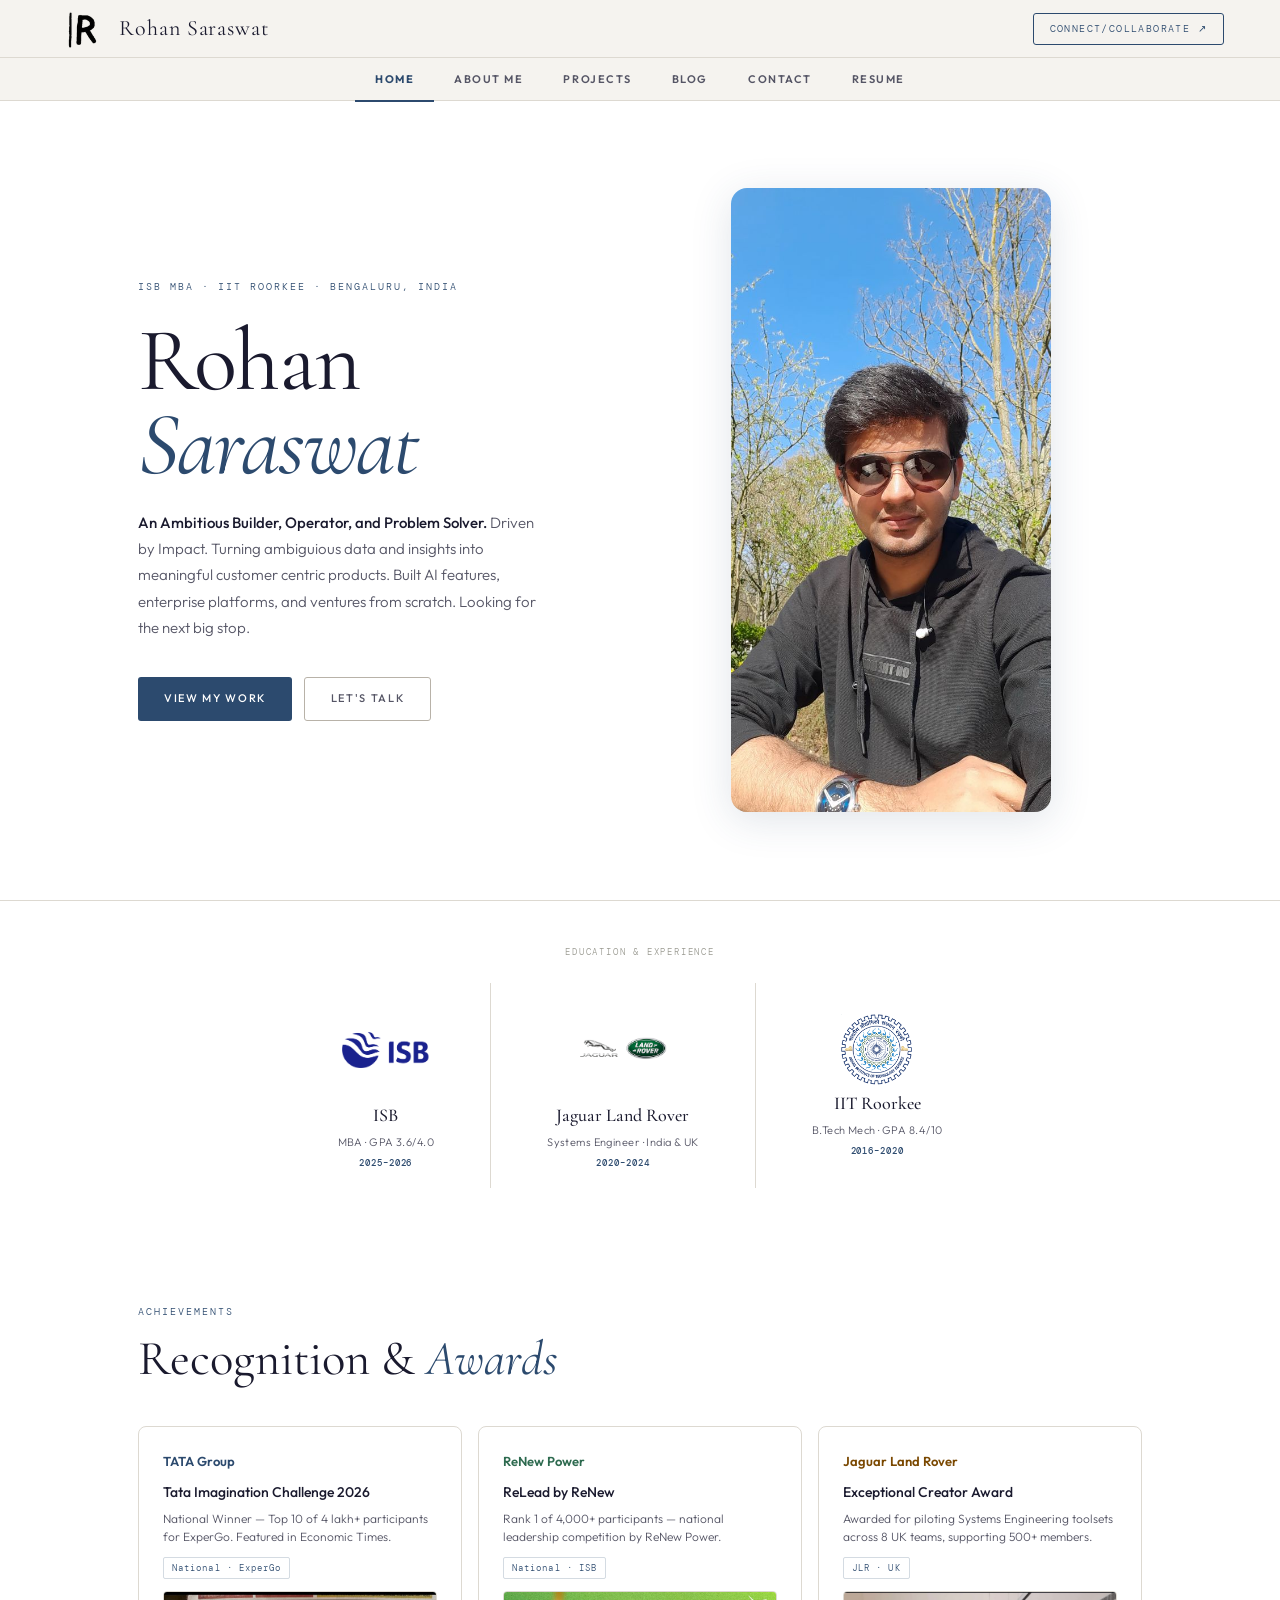
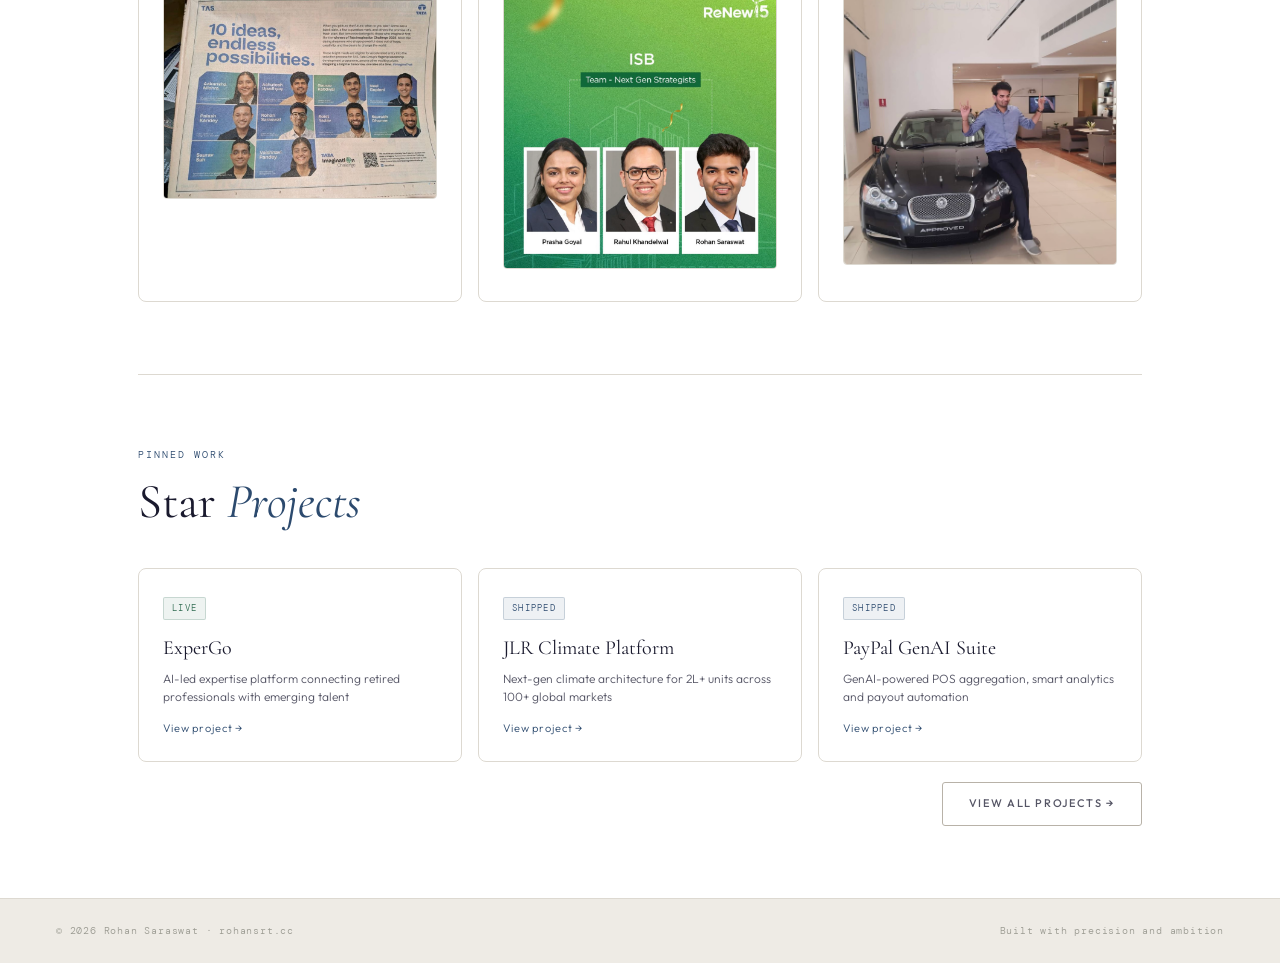
==== index.html @ a7fecd2c "website fix for icon size" ====
<!DOCTYPE html>
<html lang="en">
<head>
<meta charset="UTF-8"/>
<meta name="viewport" content="width=device-width,initial-scale=1.0"/>
<title>Rohan Saraswat — Builder · Operator · Founder</title>
<link rel="icon" type="image/png" href="assets/images/nav-logo.png"/>
<link rel="preconnect" href="https://fonts.googleapis.com"/>
<link href="https://fonts.googleapis.com/css2?family=Cormorant+Garamond:ital,wght@0,300;0,400;0,600;1,300;1,400&family=DM+Mono:wght@300;400;500&family=Outfit:wght@300;400;500;600&display=swap" rel="stylesheet"/>
<link rel="stylesheet" href="css/styles.css"/>

</head>
<body>

<nav>
  <div class="nav-top">
    <a class="nav-logo" href="index.html">
      <img src="assets/images/nav-logo.png" alt="IR"/>
      <span class="nav-logo-text">Rohan Saraswat</span>
    </a>
    <a class="nav-cta" href="contact.html">Connect/Collaborate ↗</a>
  </div>
  <div class="nav-tabs">
    <a class="nav-tab active" data-page="home" href="index.html">Home</a>
    <a class="nav-tab" data-page="about" href="about.html">About Me</a>
    <a class="nav-tab" data-page="projects" href="projects.html">Projects</a>
    <a class="nav-tab" data-page="blog" href="blog.html">Blog</a>
    <a class="nav-tab" data-page="contact" href="contact.html">Contact</a>
    <a class="nav-tab" data-page="resume" href="resume.html">Resume</a>
  </div>
</nav>

<!-- ═══════════════ HOME ═══════════════ -->
<div class="page active" id="page-home">
  <div class="wrap">
    <div class="hero">
      <div class="hero-left">
        <p class="hero-eyebrow">ISB MBA · IIT Roorkee · Bengaluru, India</p>
        <h1 class="hero-name">Rohan<br/><em>Saraswat</em></h1>
        <p class="hero-tagline"><strong>An Ambitious Builder, Operator, and Problem Solver.</strong> Driven by Impact. Turning ambiguious data and insights into meaningful customer centric products. Built AI features, enterprise platforms, and ventures from scratch. Looking for the next big stop.</p>
        <div class="hero-ctas">
          <a class="btn btn-navy" href="projects.html">View My Work</a>
          <a class="btn btn-outline" href="contact.html">Let's Talk</a>
        </div>
      </div>
      <div class="hero-right">
        <div class="hero-right-bg"></div>
        <img src="assets/images/hero-photo.jpg" alt="Rohan Saraswat" class="hero-photo"/>
      </div>
    </div>
  </div>

  <div class="orgs-section">
    <div class="wrap">
      <p class="orgs-label">Education &amp; Experience</p>
      <div class="orgs-row">
        <div class="org-pill"><img src="assets/images/Logo ISB.png" alt="ISB" class="org-icon org-icon--lg" width="96" height="96"/><div class="org-name">ISB</div><div class="org-detail">MBA · GPA 3.6/4.0</div><div class="org-tenure">2025–2026</div></div>
        <div class="org-pill"><img src="assets/images/Logo JLR.png" alt="Jaguar Land Rover" class="org-icon org-icon--lg" width="96" height="96"/><div class="org-name">Jaguar Land Rover</div><div class="org-detail">Systems Engineer · India &amp; UK</div><div class="org-tenure">2020–2024</div></div>
        <div class="org-pill"><img src="assets/images/Logo IIT Roorkee.png" alt="IIT Roorkee" class="org-icon org-icon--md" width="72" height="72"/><div class="org-name">IIT Roorkee</div><div class="org-detail">B.Tech Mech · GPA 8.4/10</div><div class="org-tenure">2016–2020</div></div>
      </div>
    </div>
  </div>

  <div class="wrap">
    <div class="section">
      <p class="eyebrow">Achievements</p>
      <h2 class="section-title">Recognition &amp; <em>Awards</em></h2>
      <div class="ach-grid">
        <div class="ach-card">
          <div class="ach-org ach-org--navy">TATA Group</div>
          <div class="ach-title">Tata Imagination Challenge 2026</div>
          <div class="ach-sub">National Winner — Top 10 of 4 lakh+ participants for ExperGo. Featured in Economic Times.</div>
          <div class="ach-tag">National · ExperGo</div>
          <img src="assets/images/achievement-tata.jpg" alt="TIC Economic Times feature" class="tic-img"/>
        </div>
        <div class="ach-card">
          <div class="ach-org ach-org--green">ReNew Power</div>
          <div class="ach-title">ReLead by ReNew</div>
          <div class="ach-sub">Rank 1 of 4,000+ participants — national leadership competition by ReNew Power.</div>
          <div class="ach-tag">National · ISB</div>
          <img src="assets/images/Image for ReNew Power box.png" alt="Image for Renew Power achievement" class="tic-img"/>
        </div>
        <div class="ach-card">
          <div class="ach-org ach-org--amber">Jaguar Land Rover</div>
          <div class="ach-title">Exceptional Creator Award</div>
          <div class="ach-sub">Awarded for piloting Systems Engineering toolsets across 8 UK teams, supporting 500+ members.</div>
          <div class="ach-tag">JLR · UK</div>
          <img src="assets/images/Image for Exceptional Creator box.jpg" alt="Image for exceptional creator award" class="tic-img"/>
        </div>
      </div>
    </div>

    <div class="section">
      <p class="eyebrow">Pinned Work</p>
      <h2 class="section-title">Star <em>Projects</em></h2>
      <div class="pinned-grid">
        <div class="pinned-card" onclick="window.location.href='projects.html'">
          <div class="pinned-stage stage-live">Live</div>
          <div class="pinned-name">ExperGo</div>
          <div class="pinned-tagline">AI-led expertise platform connecting retired professionals with emerging talent</div>
          <div class="pinned-arrow">View project →</div>
        </div>
        <div class="pinned-card" onclick="window.location.href='projects.html'">
          <div class="pinned-stage stage-shipped">Shipped</div>
          <div class="pinned-name">JLR Climate Platform</div>
          <div class="pinned-tagline">Next-gen climate architecture for 2L+ units across 100+ global markets</div>
          <div class="pinned-arrow">View project →</div>
        </div>
        <div class="pinned-card" onclick="window.location.href='projects.html'">
          <div class="pinned-stage stage-shipped">Shipped</div>
          <div class="pinned-name">PayPal GenAI Suite</div>
          <div class="pinned-tagline">GenAI-powered POS aggregation, smart analytics and payout automation</div>
          <div class="pinned-arrow">View project →</div>
        </div>
      </div>
      <div class="text-right mt-20">
        <a class="btn btn-outline" href="projects.html">View all projects →</a>
      </div>
    </div>
  </div>
</div>

<footer>
  <span class="footer-text">© 2026 Rohan Saraswat · rohansrt.cc</span>
  <span class="footer-text">Built with precision and ambition</span>
</footer>

<script src="js/app.js"></script>
</body>
</html>
---- css/styles.css ----
/* ── Reset ─────────────────────────────────────────────────────────────── */
*,*::before,*::after{box-sizing:border-box;margin:0;padding:0}
html{scroll-behavior:smooth}
:root{
  --bg:#f5f3ef;
  --surface:#ffffff;
  --surface2:#eeebe5;
  --border:#ddd9d1;
  --border2:#b8b2a8;
  --navy:#2c4a6e;
  --navy-light:#4a6fa5;
  --text:#1a1a2e;
  --muted:#555565;
  --dim:#999990;
  --green:#2d6a4f;
  --amber:#7a4800;
}
body{background:#ffffff;color:var(--text);font-family:'Outfit',sans-serif;font-weight:300;line-height:1.6;min-height:100vh}
a{color:inherit;text-decoration:none}

/* ── Nav ────────────────────────────────────────────────────────────────── */
nav{position:fixed;top:0;left:0;right:0;z-index:200;background:rgba(245,243,239,0.96);backdrop-filter:blur(12px);border-bottom:1px solid var(--border);display:flex;flex-direction:column}
.nav-top{display:flex;align-items:center;justify-content:space-between;padding:0 56px;height:58px;border-bottom:1px solid var(--border)}
.nav-logo{display:flex;align-items:center;gap:10px;cursor:pointer;text-decoration:none}
.nav-logo img{height:38px;width:auto;filter:brightness(0)}
.nav-logo-text{font-family:'Cormorant Garamond',serif;font-size:22px;font-weight:400;letter-spacing:.04em;color:var(--text)}
.nav-cta{font-family:'DM Mono',monospace;font-size:10px;letter-spacing:.14em;text-transform:uppercase;padding:7px 16px;border:1px solid var(--navy);color:var(--navy);border-radius:3px;cursor:pointer;background:none;transition:background .2s,color .2s}
.nav-cta:hover{background:var(--navy);color:#fff}
.nav-tabs{display:flex;align-items:stretch;justify-content:center;padding:0 56px;height:42px;gap:0}
.nav-tab{display:flex;align-items:center;padding:0 20px;font-size:11px;letter-spacing:.14em;text-transform:uppercase;color:var(--muted);cursor:pointer;border:none;background:none;font-family:'Outfit',sans-serif;font-weight:600;border-bottom:2px solid transparent;position:relative;top:2px;transition:color .2s,border-color .2s;white-space:nowrap}
.nav-tab:hover{color:var(--navy)}
.nav-tab.active{color:var(--navy);border-bottom-color:var(--navy);font-weight:700}

/* ── Pages ─────────────────────────────────────────────────────────────── */
.page{display:none;min-height:100vh;padding-top:100px}
.page.active{display:block}
.wrap{max-width:1100px;margin:0 auto;padding:0 48px}
.section{padding:72px 0}
.section+.section{border-top:1px solid var(--border)}

/* ── Typography ─────────────────────────────────────────────────────────── */
.eyebrow{font-family:'DM Mono',monospace;font-size:10px;letter-spacing:.2em;text-transform:uppercase;color:var(--navy);margin-bottom:12px}
.section-title{font-family:'Cormorant Garamond',serif;font-size:clamp(32px,3.8vw,50px);font-weight:400;line-height:1.1;margin-bottom:40px;color:var(--text)}
.section-title em{font-style:italic;color:var(--navy)}

/* ── Buttons ────────────────────────────────────────────────────────────── */
.btn{display:inline-flex;align-items:center;gap:8px;padding:12px 26px;font-family:'Outfit',sans-serif;font-size:11px;letter-spacing:.15em;text-transform:uppercase;cursor:pointer;border-radius:3px;font-weight:500;transition:all .2s}
.btn-navy{background:var(--navy);color:#fff;border:none}
.btn-navy:hover{opacity:.88;transform:translateY(-1px)}
.btn-outline{background:none;border:1px solid var(--border2);color:var(--muted)}
.btn-outline:hover{border-color:var(--navy);color:var(--navy)}

/* ── HOME: Hero ─────────────────────────────────────────────────────────── */
.hero{min-height:calc(100vh - 100px);display:grid;grid-template-columns:1fr 1fr;align-items:center}
.hero-left{padding:60px 40px 60px 0;display:flex;flex-direction:column;justify-content:center}
.hero-eyebrow{font-family:'DM Mono',monospace;font-size:10px;letter-spacing:.2em;color:var(--navy);margin-bottom:24px;text-transform:uppercase}
.hero-name{font-family:'Cormorant Garamond',serif;font-size:clamp(56px,7vw,92px);font-weight:400;line-height:.93;letter-spacing:-.02em;margin-bottom:24px;color:var(--text)}
.hero-name em{font-style:italic;color:var(--navy)}
.hero-tagline{font-size:15px;color:var(--muted);max-width:400px;line-height:1.75;margin-bottom:36px}
.hero-tagline strong{color:var(--text);font-weight:500}
.hero-ctas{display:flex;gap:12px}
.hero-right{position:relative;height:100%;min-height:500px;display:flex;align-items:center;justify-content:center;overflow:hidden}
.hero-right-bg{display:none}
.hero-photo{position:relative;z-index:2;height:78%;width:auto;max-width:320px;object-fit:cover;object-position:top center;border-radius:16px;box-shadow:0 8px 40px rgba(44,74,110,.15)}

/* ── HOME: Orgs ───────────────────────────────────────────────────────── */
.orgs-section{padding:44px 0;border-top:1px solid var(--border)}
.orgs-label{font-family:'DM Mono',monospace;font-size:9px;letter-spacing:.2em;text-transform:uppercase;color:var(--dim);margin-bottom:24px;text-align:center}
.orgs-row{display:flex;align-items:center;justify-content:center;flex-wrap:wrap}
.org-pill{display:flex;flex-direction:column;align-items:center;padding:18px 56px;border-right:1px solid var(--border);gap:4px}
.org-pill:last-child{border-right:none}
.org-icon{width:48px;height:48px;object-fit:contain}
.org-icon--lg{width:96px;height:96px}
.org-icon--md{width:72px;height:72px}
.org-name{font-family:'Cormorant Garamond',serif;font-size:18px;font-weight:500;color:var(--text)}
.org-detail{font-size:11px;color:var(--muted);letter-spacing:.04em}
.org-tenure{font-family:'DM Mono',monospace;font-size:9px;color:var(--navy);letter-spacing:.1em;font-weight:500}

/* ── HOME: Achievements ────────────────────────────────────────────────── */
.ach-grid{display:grid;grid-template-columns:repeat(auto-fill,minmax(260px,1fr));gap:16px}
.ach-card{background:var(--surface);padding:24px;border:1px solid var(--border);border-radius:8px;transition:box-shadow .2s}
.ach-card:hover{box-shadow:0 4px 20px rgba(44,74,110,.1)}
.ach-org{font-size:13px;font-weight:600;margin-bottom:10px}
.ach-title{font-size:14px;font-weight:500;color:var(--text);margin-bottom:6px}
.ach-sub{font-size:12px;color:var(--muted);line-height:1.55}
.ach-tag{display:inline-block;margin-top:10px;font-family:'DM Mono',monospace;font-size:9px;letter-spacing:.12em;padding:3px 8px;border:1px solid rgba(44,74,110,.2);color:var(--navy);border-radius:2px}
.tic-img{width:100%;border-radius:4px;margin-top:12px;border:1px solid var(--border)}

/* ── HOME: Pinned ──────────────────────────────────────────────────────── */
.pinned-grid{display:grid;grid-template-columns:repeat(3,1fr);gap:16px}
.pinned-card{background:var(--surface);padding:24px;border:1px solid var(--border);border-radius:8px;cursor:pointer;position:relative;overflow:hidden;transition:box-shadow .2s}
.pinned-card::after{content:'';position:absolute;bottom:0;left:0;right:0;height:2px;background:var(--navy);transform:scaleX(0);transform-origin:left;transition:transform .3s}
.pinned-card:hover{box-shadow:0 4px 20px rgba(44,74,110,.1)}
.pinned-card:hover::after{transform:scaleX(1)}
.pinned-stage{font-family:'DM Mono',monospace;font-size:9px;letter-spacing:.14em;text-transform:uppercase;padding:3px 8px;border-radius:2px;display:inline-block;margin-bottom:12px}
.stage-live{background:rgba(45,106,79,.08);color:var(--green);border:1px solid rgba(45,106,79,.2)}
.stage-shipped{background:rgba(44,74,110,.08);color:var(--navy);border:1px solid rgba(44,74,110,.2)}
.stage-mvp{background:rgba(122,72,0,.08);color:var(--amber);border:1px solid rgba(122,72,0,.2)}
.pinned-name{font-family:'Cormorant Garamond',serif;font-size:20px;font-weight:400;margin-bottom:6px;color:var(--text)}
.pinned-tagline{font-size:12px;color:var(--muted);line-height:1.5;margin-bottom:14px}
.pinned-arrow{font-size:11px;color:var(--navy);letter-spacing:.08em}

/* ── ABOUT ───────────────────────────────────────────────────────────────── */
.about-hero{display:flex;gap:36px;align-items:flex-start;margin-bottom:40px}
.about-photo-circle{width:130px;height:130px;border-radius:50%;overflow:hidden;border:3px solid var(--border);box-shadow:0 4px 20px rgba(44,74,110,.1);flex-shrink:0}
.about-photo-circle img{width:100%;height:100%;object-fit:cover;object-position:top center}
.about-body{font-size:15px;color:var(--muted);line-height:1.8}
.about-body p+p{margin-top:16px}
.about-body strong{color:var(--text);font-weight:500}
.about-body em{color:var(--navy);font-style:normal}
.about-quote{border-left:3px solid var(--navy);padding:12px 20px;font-family:'Cormorant Garamond',serif;font-size:18px;font-weight:300;color:var(--muted);font-style:italic;line-height:1.5;margin:28px 0}
.inspo-label{font-family:'DM Mono',monospace;font-size:9px;letter-spacing:.18em;text-transform:uppercase;color:var(--dim);margin-bottom:10px}
.inspo-tags{display:flex;flex-wrap:wrap;gap:8px}
.inspo-tag{padding:5px 12px;border:1px solid var(--border2);font-size:12px;color:var(--muted);border-radius:3px}
.seeking-box{border:1px solid var(--border);border-radius:6px;padding:20px 24px;margin-top:24px;background:var(--surface)}
.seeking-row{display:flex;align-items:center;gap:10px;font-size:13px;color:var(--muted);padding:6px 0}
.seeking-row span:first-child{color:var(--navy)}

/* ── ABOUT: Timeline ─────────────────────────────────────────────────────── */
.timeline-grid{display:grid;grid-template-columns:1fr 1fr;gap:60px}
.tl-wrap{position:relative;padding-left:24px}
.tl-wrap::before{content:'';position:absolute;left:0;top:6px;bottom:6px;width:1px;background:var(--border)}
.tl-item{position:relative;margin-bottom:32px}
.tl-dot{position:absolute;left:-29px;top:5px;width:10px;height:10px;border-radius:50%;background:var(--bg);border:2px solid var(--navy);box-shadow:0 0 0 3px rgba(44,74,110,.1)}
.tl-dot.dim{border-color:var(--dim);box-shadow:none}
.tl-date{font-family:'DM Mono',monospace;font-size:9px;color:var(--navy);letter-spacing:.1em;margin-bottom:4px}
.tl-date.dim{color:var(--dim)}
.tl-role{font-size:14px;font-weight:500;color:var(--text)}
.tl-org{font-size:12px;color:var(--muted);margin-bottom:6px}
.tl-impact{font-size:12px;color:var(--dim);line-height:1.6}
.skill-cluster-name{font-family:'DM Mono',monospace;font-size:9px;letter-spacing:.18em;text-transform:uppercase;color:var(--navy);margin-bottom:12px;padding-bottom:8px;border-bottom:1px solid var(--border)}
.skill-list{display:flex;flex-direction:column;gap:7px}
.skill-item{font-size:13px;color:var(--muted);display:flex;gap:8px;align-items:center}
.skill-item::before{content:'—';color:var(--dim);font-size:10px;flex-shrink:0}
.skills-cols{display:grid;grid-template-columns:1fr;gap:20px}

/* ── PROJECTS ────────────────────────────────────────────────────────────── */
.proj-section-header{display:flex;align-items:baseline;gap:16px;margin-bottom:20px}
.proj-section-label{font-family:'Cormorant Garamond',serif;font-size:24px;font-weight:400;color:var(--text)}
.proj-count{font-family:'DM Mono',monospace;font-size:9px;color:var(--dim);letter-spacing:.08em}
.proj-grid{display:grid;grid-template-columns:repeat(2,1fr);gap:16px}

/* ── Two-column project layout ─────────────────────────────────────────── */
.proj-columns{display:grid;grid-template-columns:1fr 1fr;gap:32px;align-items:start}
.proj-col{}
.proj-col-header{margin-bottom:20px;padding-bottom:14px;border-bottom:2px solid var(--navy)}
.proj-col-title{font-family:'Cormorant Garamond',serif;font-size:22px;font-weight:500;color:var(--text)}
.proj-col-sub{font-family:'DM Mono',monospace;font-size:9px;letter-spacing:.12em;color:var(--dim);margin-top:3px;text-transform:uppercase}
.sticky-board{display:flex;flex-direction:column;gap:14px}

/* ── Sticky card ────────────────────────────────────────────────────────── */
.sticky-card{background:#fff;border:1px solid #e0dbd4;border-radius:4px;padding:18px 20px;position:relative;transition:box-shadow .25s,transform .25s;cursor:default}
.sticky-card::before{content:'';position:absolute;top:0;left:0;right:0;height:3px;border-radius:4px 4px 0 0;background:var(--navy);opacity:.3}
.sticky-card:hover{box-shadow:0 6px 24px rgba(44,74,110,.13);transform:translateY(-2px) rotate(0deg) !important}
.sticky-yellow{background:#fefce8}
.sticky-yellow::before{background:#7a4800}
.sticky-tilt-1{transform:rotate(-0.4deg)}
.sticky-tilt-2{transform:rotate(0.3deg)}
.sticky-tilt-3{transform:rotate(-0.2deg)}
.sticky-top{display:flex;align-items:center;justify-content:space-between;margin-bottom:8px}
.sticky-name{font-family:'Cormorant Garamond',serif;font-size:20px;font-weight:500;color:var(--text);line-height:1.2;margin-bottom:5px}
.sticky-line{font-size:12px;color:var(--muted);line-height:1.55}
.sticky-expand-btn{margin-top:12px;font-family:'DM Mono',monospace;font-size:9px;letter-spacing:.14em;text-transform:uppercase;background:none;border:1px solid var(--border2);color:var(--navy);padding:4px 10px;border-radius:2px;cursor:pointer;transition:background .15s,color .15s}
.sticky-expand-btn:hover{background:var(--navy);color:#fff}
.sticky-expand-btn.open{background:var(--navy);color:#fff}
.sticky-details{display:none;margin-top:12px;padding-top:12px;border-top:1px solid var(--border)}
.sticky-details.open{display:block}
.sticky-meta{margin-bottom:8px}
.sticky-meta .meta-label{display:block;margin-bottom:2px}

@media(max-width:900px){.proj-columns{grid-template-columns:1fr}}

.proj-card{background:var(--surface);padding:20px 24px;border:1px solid var(--border);border-radius:8px;transition:box-shadow .2s}
.proj-card:hover{box-shadow:0 4px 20px rgba(44,74,110,.1)}
.proj-card-header{display:flex;align-items:center;justify-content:space-between;gap:8px;cursor:pointer;user-select:none;margin-bottom:6px}
.proj-card-header-left{display:flex;align-items:center;gap:8px}
.proj-card-header-right{display:flex;align-items:center;gap:8px;flex-shrink:0}
.proj-role{font-family:'DM Mono',monospace;font-size:9px;color:var(--dim);letter-spacing:.08em}
.proj-name{font-family:'Cormorant Garamond',serif;font-size:21px;font-weight:400;color:var(--text);line-height:1.2;margin-bottom:4px}
.proj-tagline{font-size:12px;color:var(--muted);line-height:1.5;margin-bottom:10px}
.proj-tags{display:flex;flex-wrap:wrap;gap:5px}
.proj-tag{font-size:10px;padding:2px 7px;background:var(--surface2);color:var(--muted);border-radius:2px}
.proj-expand-btn{width:28px;height:28px;border-radius:50%;border:1px solid var(--border2);background:none;cursor:pointer;display:flex;align-items:center;justify-content:center;font-size:16px;color:var(--navy);flex-shrink:0;transition:background .2s,transform .3s;line-height:1;font-weight:300}
.proj-expand-btn:hover{background:var(--surface2)}
.proj-expand-btn.open{transform:rotate(45deg)}
.proj-details{display:none;margin-top:16px;padding-top:16px;border-top:1px solid var(--border)}
.proj-details.open{display:block}
.proj-meta-grid{display:grid;grid-template-columns:1fr 1fr;gap:12px;margin-bottom:14px}
.meta-label{font-family:'DM Mono',monospace;font-size:8px;letter-spacing:.14em;text-transform:uppercase;color:var(--dim);margin-bottom:3px}
.meta-val{font-size:12px;color:var(--muted);line-height:1.45}
.meta-val strong{color:var(--text);font-weight:500}
.proj-footer{display:flex;justify-content:space-between;align-items:center;margin-top:12px}
.proj-link{font-family:'DM Mono',monospace;font-size:10px;letter-spacing:.1em;color:var(--navy);display:flex;align-items:center;gap:5px;transition:gap .2s;cursor:pointer}
.proj-link:hover{gap:9px}
.proj-link-na{font-family:'DM Mono',monospace;font-size:10px;color:var(--dim);letter-spacing:.06em}
.proj-showcase{width:100%;max-width:960px;margin:0 auto}
.proj-sep{margin-top:48px;padding-top:40px;border-top:1px solid var(--border)}
.proj-divider{height:1px;background:var(--border);margin:14px 0}

/* ── Projects row ────────────────────────────────────────────────────────── */
#page-projects .wrap{max-width:1100px}

/* ── Project Category Tabs ── */
.proj-tabs{
  display:flex;
  gap:0;
  border-bottom:1px solid var(--border);
  margin-bottom:0;
}
.proj-tab{
  font-family:'Outfit',sans-serif;
  font-size:11px;
  letter-spacing:.14em;
  text-transform:uppercase;
  color:var(--muted);
  background:none;
  border:none;
  border-bottom:2px solid transparent;
  padding:0 28px 14px 0;
  cursor:pointer;
  position:relative;
  bottom:-1px;
  transition:color .2s,border-color .2s;
  font-weight:300;
}
.proj-tab:hover{color:var(--navy)}
.proj-tab.active{color:var(--navy);border-bottom-color:var(--navy);font-weight:500}

/* ── Project Tab Panels ── */
.proj-tab-panel{display:none}
.proj-tab-panel.active{display:block}

.proj-cards-row{
  display:grid;
  grid-template-columns:repeat(3,1fr);
  gap:16px;
  margin-top:40px;
}

/* ── ExperGo Card ────────────────────────────────────────────────────────── */
.eg-card{
  background:#FBFAF8;
  border:2px solid #0F2454;
  border-radius:20px;
  padding:22px 22px 0 22px;
  box-sizing:border-box;
  display:flex;
  flex-direction:column;
  aspect-ratio:4/3;
  overflow:hidden;
  min-width:0;
}

.eg-card--placeholder{
  border:2px dashed #b0bbcc;
  background:#f7f8fa;
  display:flex;
  align-items:center;
  justify-content:center;
  aspect-ratio:4/3;
  border-radius:20px;
}
.eg-placeholder-inner{opacity:0.35}
.eg-placeholder-label{
  font-family:'DM Mono',monospace;
  font-size:10px;
  letter-spacing:3px;
  color:#0F2454;
  text-transform:uppercase;
}

/* Named placeholder (Gulliver, CampAIgn) */
.eg-named-placeholder{
  display:flex;
  flex-direction:column;
  align-items:center;
  gap:10px;
}
.eg-np-name{
  font-family:'Cormorant Garamond',serif;
  font-size:clamp(22px,2.4vw,40px);
  font-weight:400;
  color:#0F2454;
  letter-spacing:-0.01em;
  opacity:0.55;
  line-height:1;
}
.eg-named-placeholder .eg-placeholder-label{opacity:0.35}


/* Row 1: title left, VIEW MVP right — same baseline */
.eg-row1{
  display:flex;
  align-items:flex-start;
  justify-content:space-between;
  gap:10px;
  flex-shrink:0;
  min-width:0;
}
.eg-title{
  font-family:'Cormorant Garamond',serif;
  font-size:clamp(28px,3vw,48px);
  font-weight:400;
  color:#0F2454;
  line-height:0.95;
  letter-spacing:-0.01em;
  min-width:0;
}
.eg-mvp-btn{
  display:inline-flex;
  align-items:center;
  gap:6px;
  padding:0 14px;
  height:34px;
  white-space:nowrap;
  flex-shrink:0;
  border:2px solid #173F7A;
  border-radius:8px;
  font-family:'DM Mono',monospace;
  font-size:10px;
  font-weight:500;
  color:#0F2454;
  text-decoration:none;
  letter-spacing:0.08em;
  transition:background .2s,color .2s;
  margin-top:4px;
}
.eg-mvp-btn:hover{background:#0F2454;color:#FBFAF8}
.eg-mvp-arrow{font-size:12px}

/* Short navy divider under title */
.eg-divider{
  width:32px;
  height:3px;
  background:#173F7A;
  margin:10px 0 0 0;
  flex-shrink:0;
}

/* Middle row: tagline+category left, hero right */
.eg-row3{
  display:flex;
  align-items:center;
  gap:8px;
  flex:1;
  min-height:0;
  min-width:0;
  margin-top:12px;
}
.eg-left{
  flex:1 1 45%;
  min-width:0;
  display:flex;
  flex-direction:column;
  justify-content:center;
  gap:8px;
}
.eg-tagline{
  font-family:'DM Mono',monospace;
  font-size:clamp(8.5px,0.78vw,11px);
  line-height:1.85;
  color:#0F2454;
}
.eg-category{
  font-family:'DM Mono',monospace;
  font-size:clamp(7px,0.62vw,9px);
  font-weight:700;
  letter-spacing:2px;
  color:#173F7A;
  text-transform:uppercase;
}
.eg-right{
  flex:1 1 52%;
  min-width:0;
  display:flex;
  align-items:center;
  justify-content:center;
  min-height:0;
  overflow:hidden;
}
.eg-hero-img{
  width:100%;
  height:auto;
  object-fit:contain;
  display:block;
}

/* Rule above strip */
.eg-hr{
  border:none;
  border-top:1px solid #E0E0E0;
  margin:14px 0 0;
  flex-shrink:0;
}

/* Bottom strip: 4 equal blocks with pipe separators */
.eg-strips{
  display:flex;
  align-items:stretch;
  height:56px;
  flex-shrink:0;
  overflow:hidden;
  padding:0;
}
.eg-strip-item{
  display:flex;
  flex-direction:column;
  align-items:center;
  justify-content:center;
  gap:5px;
  flex:1 1 0;
  padding:0 4px;
  min-width:0;
}
.eg-strip-sep{
  width:1px;
  background:#E0E0E0;
  flex-shrink:0;
  align-self:stretch;
  margin:12px 0;
}
.eg-strip-icon{
  width:16px;
  height:16px;
  flex-shrink:0;
}
.eg-strip-label{
  font-family:'DM Mono',monospace;
  font-size:7px;
  font-weight:500;
  letter-spacing:0.9px;
  color:#0F2454;
  text-transform:uppercase;
  white-space:nowrap;
}

/* DETAILS — rounded rectangle button centered in its equal block */
.eg-strip-details{
  cursor:pointer;
  flex:1 1 0;
  flex-direction:row;
  gap:2px;
  background:#0F2454;
  border:1.5px solid #0F2454;
  border-radius:20px;
  padding:0 10px;
  margin:10px 6px;
  height:auto;
  align-self:stretch;
  transition:background .2s, color .2s;
}
.eg-strip-details .eg-strip-label{
  color:#FBFAF8;
  font-size:9px;
  font-weight:900;
  letter-spacing:2px;
}
.eg-strip-plus{
  font-family:'DM Mono',monospace;
  font-size:18px;
  font-weight:300;
  color:#FBFAF8;
  line-height:1;
  flex-shrink:0;
  margin-left:8px;
  transition:color .2s;
}
.eg-strip-details:hover{background:#0F2454;}
.eg-strip-details:hover .eg-strip-label{color:#FBFAF8;}
.eg-strip-details:hover .eg-strip-plus{color:#FBFAF8;}
.eg-strip-details:hover .eg-strip-icon-details{stroke:#FBFAF8;}

/* ── ExperGo Modal ───────────────────────────────────────────────────────── */
.egm-overlay {
  display: none;
  position: fixed;
  inset: 0;
  z-index: 1000;
  background: rgba(15,36,84,0.38);
  align-items: center;
  justify-content: center;
  padding: 20px;
  backdrop-filter: blur(3px);
}
.egm-overlay.open {
  display: flex;
  animation: egm-fade-in .2s ease;
}
@keyframes egm-fade-in {
  from { opacity: 0; }
  to   { opacity: 1; }
}
.egm-modal {
  background: #FFFFFF;
  border-radius: 20px;
  width: 100%;
  max-width: 1140px;
  max-height: 90vh;
  overflow-y: auto;
  position: relative;
  padding: 20px 40px 40px;
  scrollbar-width: thin;
  scrollbar-color: rgba(15,36,84,.18) transparent;
  animation: egm-slide-in .25s cubic-bezier(.22,.68,0,1.2);
}
.egm-modal::-webkit-scrollbar { width: 4px; }
.egm-modal::-webkit-scrollbar-thumb { background: rgba(15,36,84,.18); border-radius: 2px; }
@keyframes egm-slide-in {
  from { opacity: 0; transform: translateY(18px) scale(0.98); }
  to   { opacity: 1; transform: none; }
}

/* Close button */
.egm-close-btn {
  position: absolute;
  top: 26px;
  right: 32px;
  background: none;
  border: none;
  font-size: 18px;
  cursor: pointer;
  color: #0F2454;
  font-family: 'DM Mono', monospace;
  line-height: 1;
  padding: 6px;
  opacity: 0.55;
  transition: opacity .2s;
  z-index: 2;
}
.egm-close-btn:hover { opacity: 1; }

/* ── Header ── */
.egm-header {
  display: flex;
  align-items: flex-start;
  gap: 40px;
  margin-bottom: 18px;
}
.egm-header-left {
  flex: 1;
  min-width: 0;
}
.egm-header-right {
  flex-shrink: 0;
  display: flex;
  flex-direction: column;
  align-items: flex-end;
  gap: 14px;
  padding-right: 48px; /* clear of close button */
}

/* Back button */
.egm-back-btn {
  display: inline-flex;
  align-items: center;
  gap: 6px;
  font-family: 'DM Mono', monospace;
  font-size: 10px;
  letter-spacing: 0.08em;
  color: #0F2454;
  background: #f5f3ef;
  border: 1px solid #ddd9d1;
  border-radius: 20px;
  padding: 6px 14px;
  cursor: pointer;
  margin-bottom: 18px;
  transition: background .18s, border-color .18s;
}
.egm-back-btn:hover { background: #ede9e2; border-color: #b8b2a8; }

/* Title */
.egm-title {
  font-family: 'Cormorant Garamond', serif;
  font-size: clamp(44px, 5.5vw, 72px);
  font-weight: 400;
  color: #0F2454;
  line-height: 0.95;
  letter-spacing: -0.02em;
  margin-bottom: 13px;
}

/* Accent underline */
.egm-underline {
  width: 32px;
  height: 3px;
  background: #173F7A;
  margin-bottom: 18px;
}

/* Tagline */
.egm-tagline {
  font-family: 'DM Mono', monospace;
  font-size: 13px;
  line-height: 1.75;
  color: #0F2454;
  margin-bottom: 10px;
}

/* Category */
.egm-category {
  font-family: 'DM Mono', monospace;
  font-size: 10.5px;
  font-weight: 700;
  letter-spacing: 2.5px;
  color: #173F7A;
  text-transform: uppercase;
  margin-bottom: 18px;
}

/* Tag pills */
.egm-tags {
  display: flex;
  align-items: center;
  flex-wrap: wrap;
  gap: 0;
}
.egm-tag {
  display: inline-flex;
  align-items: center;
  gap: 7px;
  font-family: 'DM Mono', monospace;
  font-size: 11px;
  font-weight: 400;
  letter-spacing: 0.05em;
  color: #0F2454;
  padding: 0 18px;
  border-right: 1px solid #E0DDD8;
}
.egm-tag:first-child { padding-left: 0; }
.egm-tag:last-child  { border-right: none; }
.egm-tag-icon { width: 16px; height: 16px; flex-shrink: 0; }

/* Header MVP button */
.egm-mvp-btn-header {
  display: inline-flex;
  align-items: center;
  gap: 7px;
  padding: 10px 22px;
  border: 2px solid #173F7A;
  border-radius: 8px;
  font-family: 'DM Mono', monospace;
  font-size: 11px;
  font-weight: 500;
  letter-spacing: 0.1em;
  color: #0F2454;
  text-decoration: none;
  transition: background .2s, color .2s;
  white-space: nowrap;
}
.egm-mvp-btn-header:hover { background: #0F2454; color: #FBFAF8; }

/* Hero image */
.egm-hero-img {
  width: 320px;
  max-width: 100%;
  height: auto;
  object-fit: contain;
  display: block;
}

/* ── Section rows ── */
.egm-row {
  border: 1px solid #E8E6E1;
  border-radius: 10px;
  margin-bottom: 10px;
  overflow: hidden;
}

/* Row 1 & Row 3: 4-column grid */
.egm-row1, .egm-row3 {
  display: grid;
  grid-template-columns: repeat(4, 1fr);
}

/* Columns */
.egm-col {
  padding: 20px 20px 24px;
  border-right: 1px solid #E8E6E1;
}
.egm-col--no-border { border-right: none; }

/* Column header */
.egm-col-hdr {
  display: flex;
  align-items: center;
  gap: 8px;
  margin-bottom: 14px;
}
.egm-col-icon { width: 22px; height: 22px; flex-shrink: 0; }
.egm-col-title {
  font-family: 'DM Mono', monospace;
  font-size: 11px;
  font-weight: 700;
  letter-spacing: 2px;
  text-transform: uppercase;
  color: #0F2454;
}

/* Body text */
.egm-body-text {
  font-family: 'Outfit', sans-serif;
  font-size: 13.5px;
  font-weight: 300;
  color: #0F2454;
  line-height: 1.72;
}

/* User/value groups */
.egm-group { margin-bottom: 14px; }
.egm-group:last-child { margin-bottom: 0; }
.egm-group-title {
  font-family: 'Outfit', sans-serif;
  font-size: 13.5px;
  font-weight: 600;
  color: #0F2454;
  margin-bottom: 5px;
}

/* Lists */
.egm-list {
  list-style: none;
  padding: 0;
  margin: 0;
  display: flex;
  flex-direction: column;
  gap: 4px;
}
.egm-list li {
  font-family: 'Outfit', sans-serif;
  font-size: 12px;
  font-weight: 300;
  color: #3a4a6a;
  padding-left: 16px;
  position: relative;
  line-height: 1.6;
}
.egm-list li::before {
  content: '·';
  position: absolute;
  left: 0px;
  color: #173F7A;
  font-size: 39px;
  line-height: 1;
  top: 50%;
  transform: translateY(-50%);
}

/* How It Works flow */
.egm-flow {
  display: flex;
  flex-direction: column;
  gap: 2px;
}
.egm-flow-step {
  display: flex;
  align-items: center;
  gap: 10px;
}
.egm-flow-icon { width: 20px; height: 20px; flex-shrink: 0; }
.egm-flow-label {
  font-family: 'Outfit', sans-serif;
  font-size: 13.5px;
  font-weight: 400;
  color: #0F2454;
}
.egm-flow-arrow {
  font-family: 'DM Mono', monospace;
  font-size: 12px;
  color: #8a9ab8;
  padding-left: 4px;
  line-height: 1.2;
}

/* ── Row 2: MVP Features ── */
.egm-row2-inner {
  padding: 18px 20px;
  display: flex;
  align-items: center;
  gap: 24px;
  flex-wrap: wrap;
}
.egm-pills {
  display: flex;
  flex-wrap: wrap;
  gap: 8px;
}
.egm-pill {
  font-family: 'DM Mono', monospace;
  font-size: 11px;
  font-weight: 400;
  letter-spacing: 0.04em;
  color: #0F2454;
  border: 1px solid #C8C4BC;
  border-radius: 20px;
  padding: 6px 16px;
  background: #FAFAF8;
  white-space: nowrap;
}

/* Market Opportunity chart */
.egm-chart-wrap {
  margin-top: 12px;
  display: flex;
  justify-content: flex-end;
}
.egm-chart {
  width: 110px;
  height: 56px;
  flex-shrink: 0;
}

/* Founder Note quote */
.egm-col--founder { background: #FAFAF8; }
.egm-quote {
  font-family: 'Cormorant Garamond', serif;
  font-size: 16px;
  font-weight: 400;
  font-style: italic;
  color: #0F2454;
  line-height: 1.65;
  border: none;
  padding: 0;
  margin: 0;
}

/* ── Responsive: Tablet ── */
@media (max-width: 1024px) {
  .egm-modal { padding: 28px 24px 32px; }
  .egm-hero-img { width: 260px; }
  .egm-row1, .egm-row3 { grid-template-columns: repeat(2, 1fr); }
  .egm-col:nth-child(2) { border-right: none; }
  .egm-col:nth-child(3) { border-right: 1px solid #E8E6E1; border-top: 1px solid #E8E6E1; }
  .egm-col--no-border.egm-col:nth-child(4) { border-top: 1px solid #E8E6E1; }
  .egm-row3 .egm-col:nth-child(2) { border-right: none; }
  .egm-row3 .egm-col:nth-child(3) { border-right: 1px solid #E8E6E1; border-top: 1px solid #E8E6E1; }
  .egm-row3 .egm-col--no-border:nth-child(4) { border-top: 1px solid #E8E6E1; }
}

/* ── Responsive: Mobile ── */
@media (max-width: 680px) {
  .egm-overlay { padding: 0; align-items: flex-end; }
  .egm-modal {
    border-radius: 20px 20px 0 0;
    max-height: 92vh;
    padding: 24px 18px 32px;
  }
  .egm-header { flex-direction: column; gap: 20px; }
  .egm-header-right {
    flex-direction: row;
    align-items: center;
    justify-content: space-between;
    width: 100%;
    padding-right: 0;
  }
  .egm-hero-img { width: 180px; }
  .egm-title { font-size: 48px; }
  .egm-row1, .egm-row3 { grid-template-columns: 1fr; }
  .egm-col { border-right: none; border-bottom: 1px solid #E8E6E1; }
  .egm-col:last-child { border-bottom: none; }
  .egm-row2-inner { flex-direction: column; align-items: flex-start; gap: 12px; }
  .egm-close-btn { top: 18px; right: 18px; }
}

/* ── BLOG ────────────────────────────────────────────────────────────────── */
.blog-grid{display:grid;grid-template-columns:repeat(auto-fill,minmax(300px,1fr));gap:16px}
.blog-card{background:var(--surface);padding:24px;border:1px solid var(--border);border-radius:8px;cursor:pointer;transition:box-shadow .2s}
.blog-card:hover{box-shadow:0 4px 20px rgba(44,74,110,.1)}
.blog-meta{display:flex;align-items:center;gap:10px;margin-bottom:12px}
.blog-tag{font-family:'DM Mono',monospace;font-size:9px;letter-spacing:.12em;text-transform:uppercase;padding:3px 7px;border-radius:2px}
.blog-tag-venture{background:rgba(44,74,110,.08);color:var(--navy);border:1px solid rgba(44,74,110,.2)}
.blog-tag-career{background:rgba(45,106,79,.08);color:var(--green);border:1px solid rgba(45,106,79,.2)}
.blog-tag-product{background:rgba(122,72,0,.08);color:var(--amber);border:1px solid rgba(122,72,0,.2)}
.blog-date{font-size:11px;color:var(--dim)}
.blog-title{font-family:'Cormorant Garamond',serif;font-size:20px;font-weight:400;line-height:1.25;margin-bottom:8px;color:var(--text)}
.blog-excerpt{font-size:12px;color:var(--muted);line-height:1.6;margin-bottom:14px}
.blog-footer{display:flex;justify-content:space-between;align-items:center}
.blog-read{font-family:'DM Mono',monospace;font-size:9px;color:var(--dim);letter-spacing:.08em}
.blog-status{font-family:'DM Mono',monospace;font-size:9px;letter-spacing:.1em;padding:3px 7px;border-radius:2px;background:rgba(82,82,91,.1);color:var(--dim)}
.blog-card--live:hover{box-shadow:0 4px 24px rgba(44,74,110,.15);border-color:rgba(44,74,110,.25)}
.blog-card--placeholder{border:2px dashed #b0bbcc;background:#f7f8fa;display:flex;align-items:center;justify-content:center;cursor:default;min-height:180px}
.blog-card--placeholder:hover{box-shadow:none}
.blog-ph-inner{display:flex;flex-direction:column;align-items:center;gap:8px;padding:16px}
.blog-ph-name{font-family:'Cormorant Garamond',serif;font-size:18px;font-weight:400;color:#0F2454;opacity:.5;text-align:center;line-height:1.25}
.blog-ph-label{font-family:'DM Mono',monospace;font-size:9px;letter-spacing:.18em;color:#0F2454;text-transform:uppercase;opacity:.3}
.blog-card-thumb{width:calc(100% + 48px);margin:-24px -24px 16px;height:140px;object-fit:cover;border-radius:8px 8px 0 0}
.blog-status-live{font-family:'DM Mono',monospace;font-size:11px;font-weight:500;letter-spacing:.1em;padding:4px 10px;border-radius:2px;background:rgba(44,74,110,.1);color:var(--navy)}

/* ── BLOG OVERLAY ──────────────────────────────────────────────────────────── */
.blg-overlay{position:fixed;top:0;left:0;right:0;bottom:0;background:rgba(0,0,0,.5);z-index:1000;display:none;align-items:flex-start;justify-content:center;padding:40px 24px;overflow-y:auto}
.blg-overlay.open{display:flex}
.blg-modal{background:var(--bg);border-radius:12px;width:100%;max-width:720px;padding:52px 56px 64px;position:relative;margin:auto}
.blg-modal::-webkit-scrollbar{width:4px}
.blg-modal::-webkit-scrollbar-thumb{background:rgba(15,36,84,.18);border-radius:2px}
.blg-close-btn{position:absolute;top:20px;right:20px;width:32px;height:32px;border-radius:50%;border:1px solid var(--border2);background:none;cursor:pointer;font-size:14px;color:var(--muted);display:flex;align-items:center;justify-content:center;opacity:.6;transition:opacity .2s}
.blg-close-btn:hover{opacity:1}
.blg-header{margin-bottom:28px}
.blg-header-meta{display:flex;align-items:center;gap:10px;margin-bottom:16px}
.blg-read-time{font-family:'DM Mono',monospace;font-size:9px;color:var(--dim);letter-spacing:.08em}
.blg-title{font-family:'Cormorant Garamond',serif;font-size:36px;font-weight:400;line-height:1.2;color:var(--text);margin-bottom:0}
.blg-hero-img{width:100%;border-radius:6px;margin:28px 0 36px;object-fit:cover;max-height:340px}
.blg-body{font-family:'Outfit',sans-serif;font-size:15px;color:var(--muted);line-height:1.85}
.blg-body p{margin-bottom:22px}
.blg-body p:last-child{margin-bottom:0}

/* ── CONTACT ────────────────────────────────────────────────────────────────── */
.contact-grid{display:grid;grid-template-columns:1fr 1fr;gap:64px;align-items:start}
.contact-body{font-size:15px;color:var(--muted);line-height:1.8;margin-bottom:32px}
.contact-body strong{color:var(--text);font-weight:500}
.contact-links{display:flex;flex-direction:column;gap:12px}
.contact-link{display:flex;align-items:center;gap:12px;font-size:13px;color:var(--muted);transition:color .2s}
.contact-link:hover{color:var(--navy)}
.contact-icon{width:34px;height:34px;border:1px solid var(--border);display:flex;align-items:center;justify-content:center;font-size:13px;border-radius:3px;flex-shrink:0}
.contact-form{background:var(--surface);border:1px solid var(--border);padding:28px;border-radius:8px;box-shadow:0 2px 20px rgba(44,74,110,.06)}
.form-title{font-family:'Cormorant Garamond',serif;font-size:20px;font-weight:400;margin-bottom:20px;color:var(--text)}
.form-group{margin-bottom:14px}
.form-label{display:block;font-family:'DM Mono',monospace;font-size:9px;letter-spacing:.16em;text-transform:uppercase;color:var(--dim);margin-bottom:6px}
.form-input{width:100%;background:#faf9f7;border:1px solid var(--border);color:var(--text);padding:10px 13px;font-family:'Outfit',sans-serif;font-size:13px;outline:none;border-radius:3px;transition:border-color .2s}
.form-input:focus{border-color:var(--navy);box-shadow:0 0 0 3px rgba(44,74,110,.1)}
textarea.form-input{resize:vertical;min-height:100px}
.form-submit{width:100%;padding:13px;background:var(--navy);color:#fff;border:none;font-family:'Outfit',sans-serif;font-size:11px;letter-spacing:.16em;text-transform:uppercase;cursor:pointer;font-weight:500;border-radius:3px;margin-top:6px;transition:opacity .2s}
.form-submit:hover{opacity:.88}

/* ── RESUME ──────────────────────────────────────────────────────────────── */
.resume-toolbar{display:flex;align-items:center;justify-content:space-between;margin-bottom:24px;padding-bottom:24px;border-bottom:1px solid var(--border)}
.resume-meta-title{font-family:'Cormorant Garamond',serif;font-size:22px;font-weight:400;color:var(--text)}
.resume-meta-sub{font-size:12px;color:var(--muted);margin-top:3px}
.resume-embed{display:none}
.resume-placeholder{text-align:center}
.resume-placeholder-icon{font-size:36px;margin-bottom:14px;opacity:.35}
.resume-placeholder-text{font-size:13px;color:var(--muted);margin-bottom:6px}
.resume-placeholder-sub{font-size:11px;color:var(--dim)}

/* ── Footer ──────────────────────────────────────────────────────────────── */
footer{padding:24px 56px;border-top:1px solid var(--border);background:var(--surface2);display:flex;justify-content:space-between;align-items:center}
.footer-text{font-family:'DM Mono',monospace;font-size:10px;color:var(--dim);letter-spacing:.08em}

/* ── Animations ────────────────────────────────────────────────────────────── */
@keyframes fadeUp{from{opacity:0;transform:translateY(16px)}to{opacity:1;transform:translateY(0)}}
.hero-left>*{animation:fadeUp .7s both}
.hero-eyebrow{animation-delay:.1s}
.hero-name{animation-delay:.25s}
.hero-tagline{animation-delay:.4s}
.hero-ctas{animation-delay:.55s}

/* ── Responsive ───────────────────────────────────────────────────────────────── */
@media(max-width:900px){
  .nav-top{padding:0 20px}
  .nav-tabs{padding:0 4px;overflow-x:auto;scrollbar-width:none}
  .nav-tabs::-webkit-scrollbar{display:none}
  .nav-tab{padding:0 12px;font-size:10px}
  .wrap{padding:0 20px}
  .hero{grid-template-columns:1fr}
  .hero-right{display:none}
  .hero-left{padding:40px 0}
  .contact-grid,.timeline-grid{grid-template-columns:1fr;gap:40px}
  .pinned-grid{grid-template-columns:1fr}
  footer{flex-direction:column;gap:6px;text-align:center;padding:20px}
  .proj-cards-row{grid-template-columns:1fr}
}
@media(max-width:680px){
  .proj-tab{font-size:10px;padding:0 20px 12px 0}
  .blg-overlay{padding:0;align-items:flex-end}
  .blg-modal{border-radius:12px 12px 0 0;padding:36px 24px 48px;max-height:90vh;overflow-y:auto}
  .blg-title{font-size:26px}
}

/* ── Inline-style helper classes ───────────────────────────────────────────────────── */
.ach-org--navy{color:var(--navy)}
.ach-org--green{color:var(--green)}
.ach-org--amber{color:var(--amber)}
.text-right{text-align:right}
.mt-20{margin-top:20px}
.mt-16{margin-top:16px}
.mt-10{margin-top:10px}
.flex-1{flex:1}
.min-w-200{min-width:200px}
.meta-label--spaced{margin-bottom:10px}
.section-divider{margin-top:16px;padding-top:14px;border-top:1px solid var(--border)}
.btn-full{width:100%;justify-content:center}
.eyebrow--spaced{margin-bottom:16px}
.proj-tags--spaced{margin-top:8px}
#pdf-container{width:100%;background:var(--surface2);border:1px solid var(--border);border-radius:8px;padding:16px;box-shadow:0 2px 20px rgba(44,74,110,.05)}
#pdf-loading{text-align:center;padding:60px;color:var(--dim);font-family:'DM Mono',monospace;font-size:11px;letter-spacing:.1em}
#pdf-canvas-1{display:none;width:100%;border-radius:4px;margin-bottom:12px;box-shadow:0 1px 8px rgba(0,0,0,.08)}
#pdf-canvas-2{display:none;width:100%;border-radius:4px;box-shadow:0 1px 8px rgba(0,0,0,.08)}
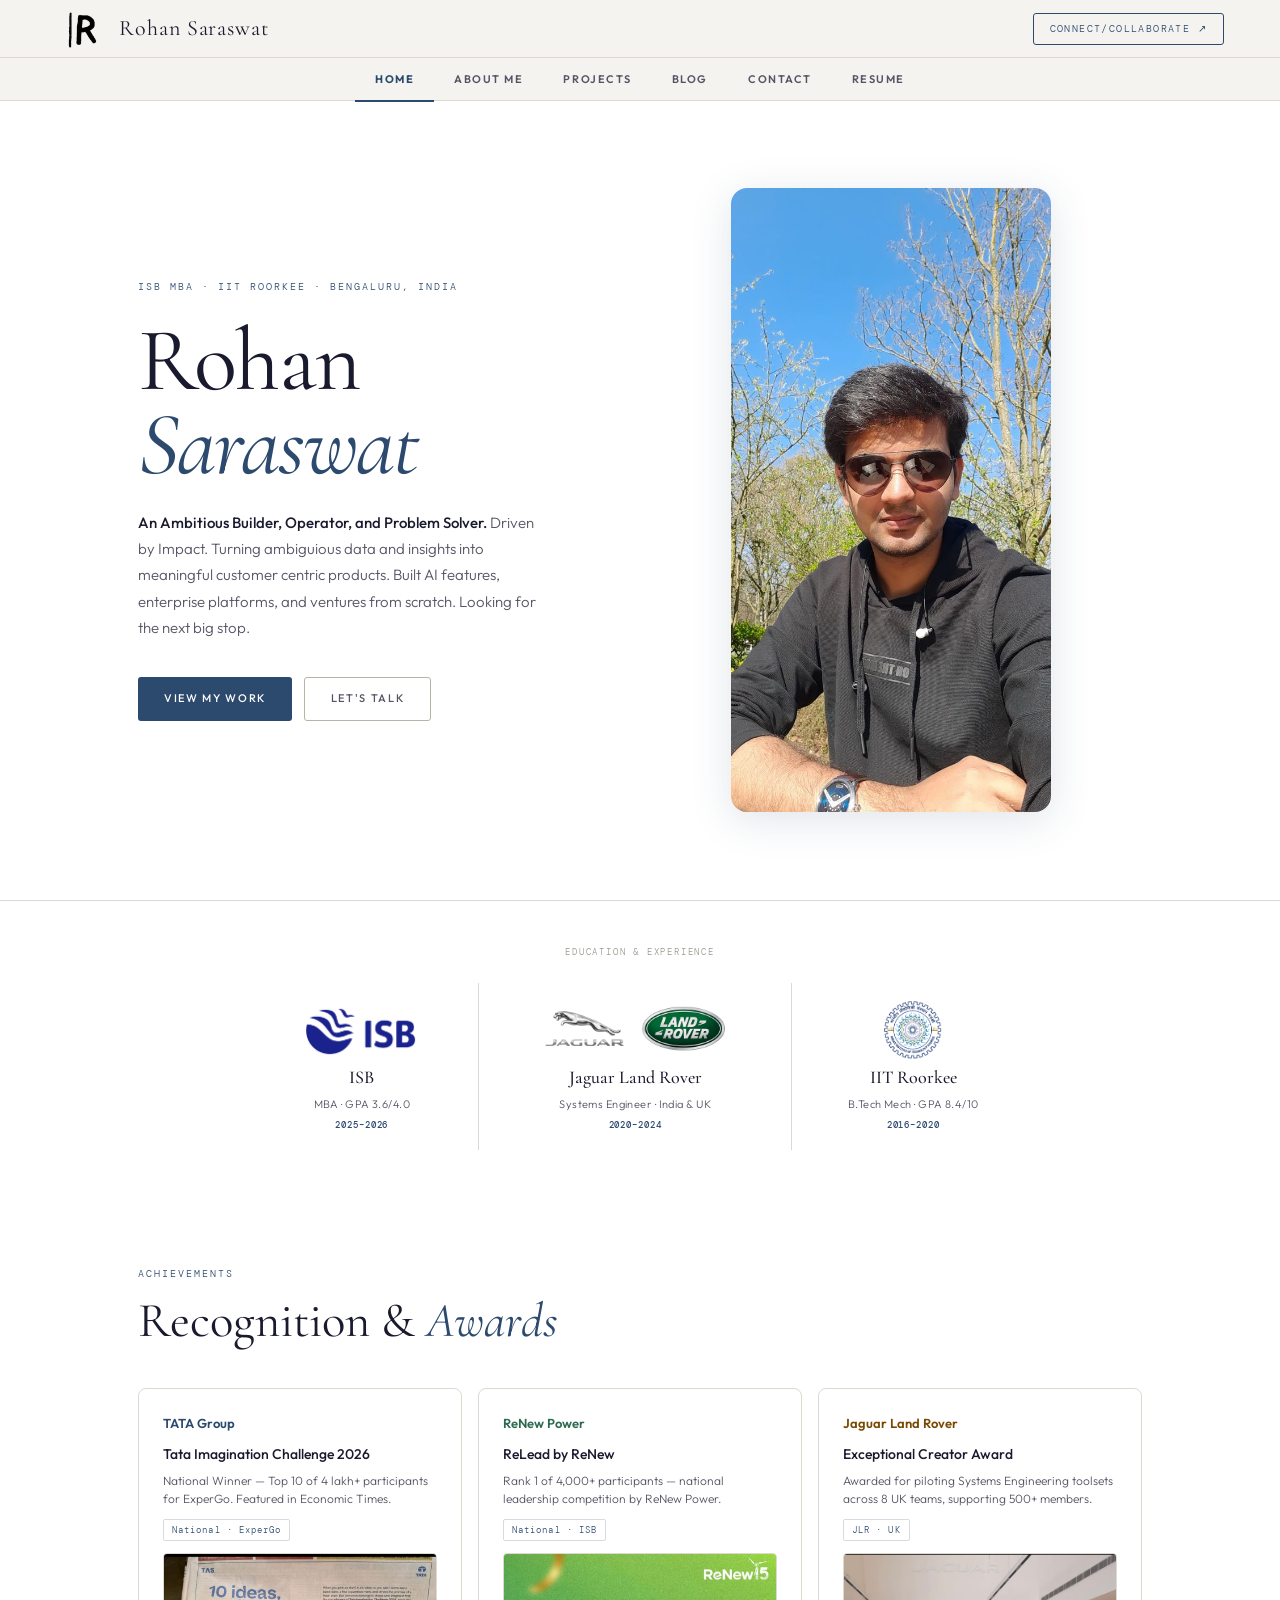
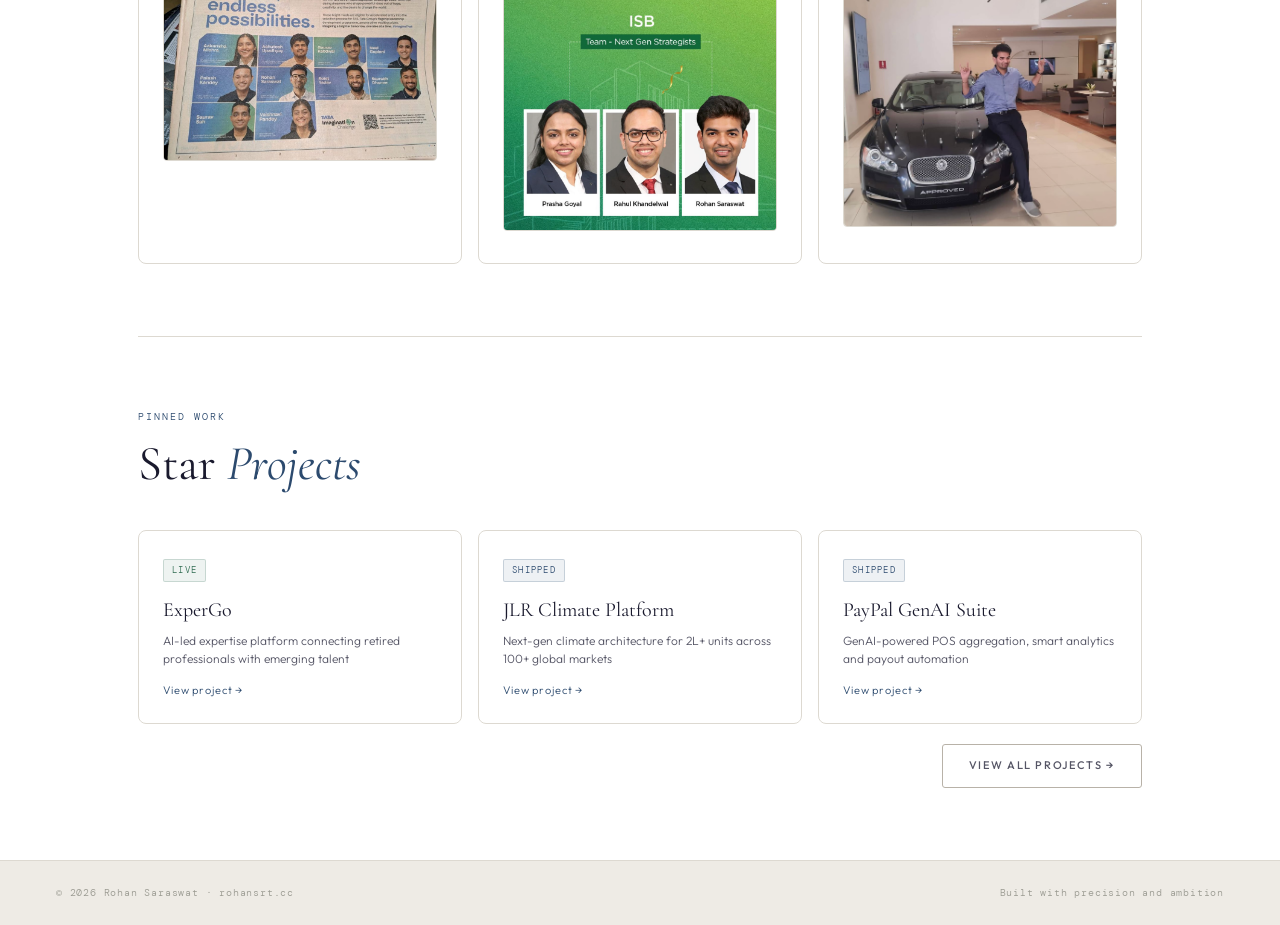
==== commit 012bc41c: "logo finally fixed" ====
--- a/index.html
+++ b/index.html
@@ -54,9 +54,9 @@
     <div class="wrap">
       <p class="orgs-label">Education &amp; Experience</p>
       <div class="orgs-row">
-        <div class="org-pill"><img src="assets/images/Logo ISB.png" alt="ISB" class="org-icon org-icon--lg" width="96" height="96"/><div class="org-name">ISB</div><div class="org-detail">MBA · GPA 3.6/4.0</div><div class="org-tenure">2025–2026</div></div>
-        <div class="org-pill"><img src="assets/images/Logo JLR.png" alt="Jaguar Land Rover" class="org-icon org-icon--lg" width="96" height="96"/><div class="org-name">Jaguar Land Rover</div><div class="org-detail">Systems Engineer · India &amp; UK</div><div class="org-tenure">2020–2024</div></div>
-        <div class="org-pill"><img src="assets/images/Logo IIT Roorkee.png" alt="IIT Roorkee" class="org-icon org-icon--md" width="72" height="72"/><div class="org-name">IIT Roorkee</div><div class="org-detail">B.Tech Mech · GPA 8.4/10</div><div class="org-tenure">2016–2020</div></div>
+        <div class="org-pill"><img src="assets/images/Logo ISB.png" alt="ISB" class="org-icon" height="58"/><div class="org-name">ISB</div><div class="org-detail">MBA · GPA 3.6/4.0</div><div class="org-tenure">2025–2026</div></div>
+        <div class="org-pill"><img src="assets/images/Logo JLR.png" alt="Jaguar Land Rover" class="org-icon" height="58"/><div class="org-name">Jaguar Land Rover</div><div class="org-detail">Systems Engineer · India &amp; UK</div><div class="org-tenure">2020–2024</div></div>
+        <div class="org-pill"><img src="assets/images/Logo IIT Roorkee.png" alt="IIT Roorkee" class="org-icon" height="58"/><div class="org-name">IIT Roorkee</div><div class="org-detail">B.Tech Mech · GPA 8.4/10</div><div class="org-tenure">2016–2020</div></div>
       </div>
     </div>
   </div>
--- a/css/styles.css
+++ b/css/styles.css
@@ -69,9 +69,7 @@
 .orgs-row{display:flex;align-items:center;justify-content:center;flex-wrap:wrap}
 .org-pill{display:flex;flex-direction:column;align-items:center;padding:18px 56px;border-right:1px solid var(--border);gap:4px}
 .org-pill:last-child{border-right:none}
-.org-icon{width:48px;height:48px;object-fit:contain}
-.org-icon--lg{width:96px;height:96px}
-.org-icon--md{width:72px;height:72px}
+.org-icon{height:58px;width:auto;object-fit:contain}
 .org-name{font-family:'Cormorant Garamond',serif;font-size:18px;font-weight:500;color:var(--text)}
 .org-detail{font-size:11px;color:var(--muted);letter-spacing:.04em}
 .org-tenure{font-family:'DM Mono',monospace;font-size:9px;color:var(--navy);letter-spacing:.1em;font-weight:500}
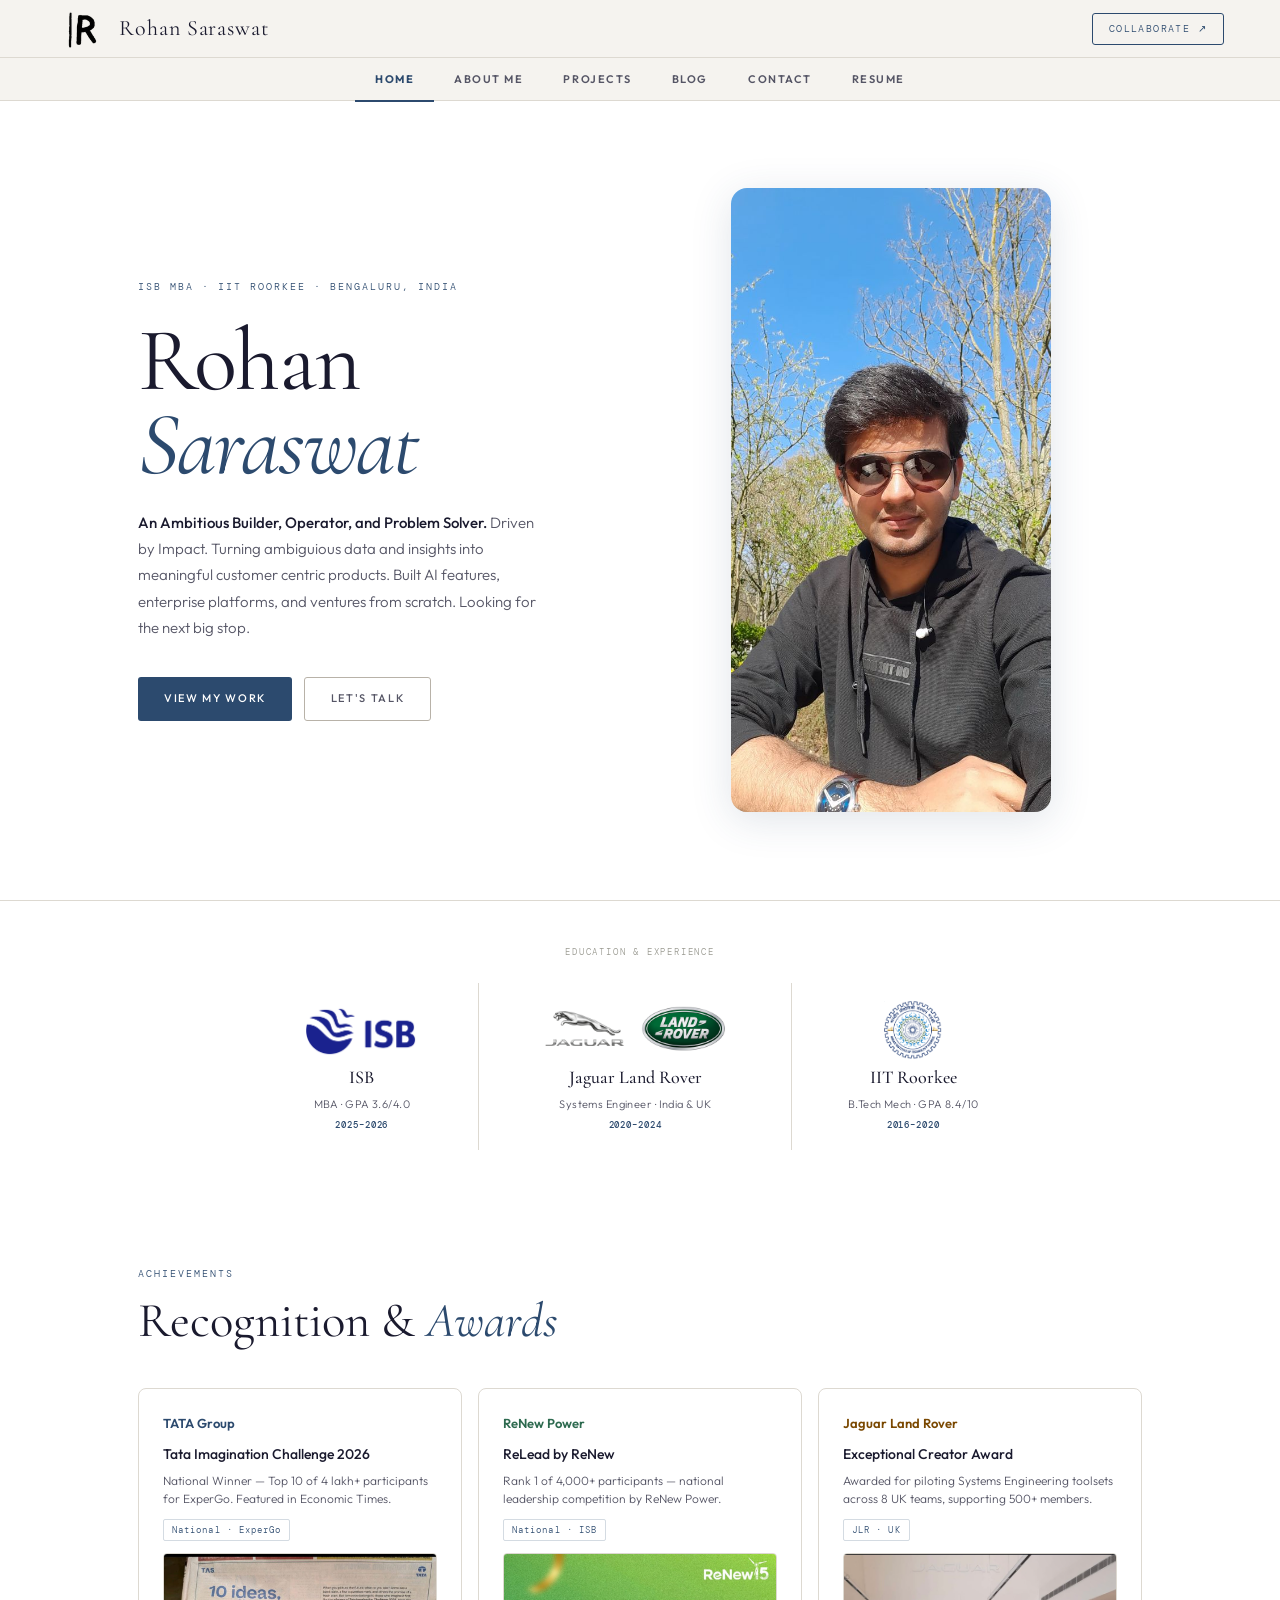
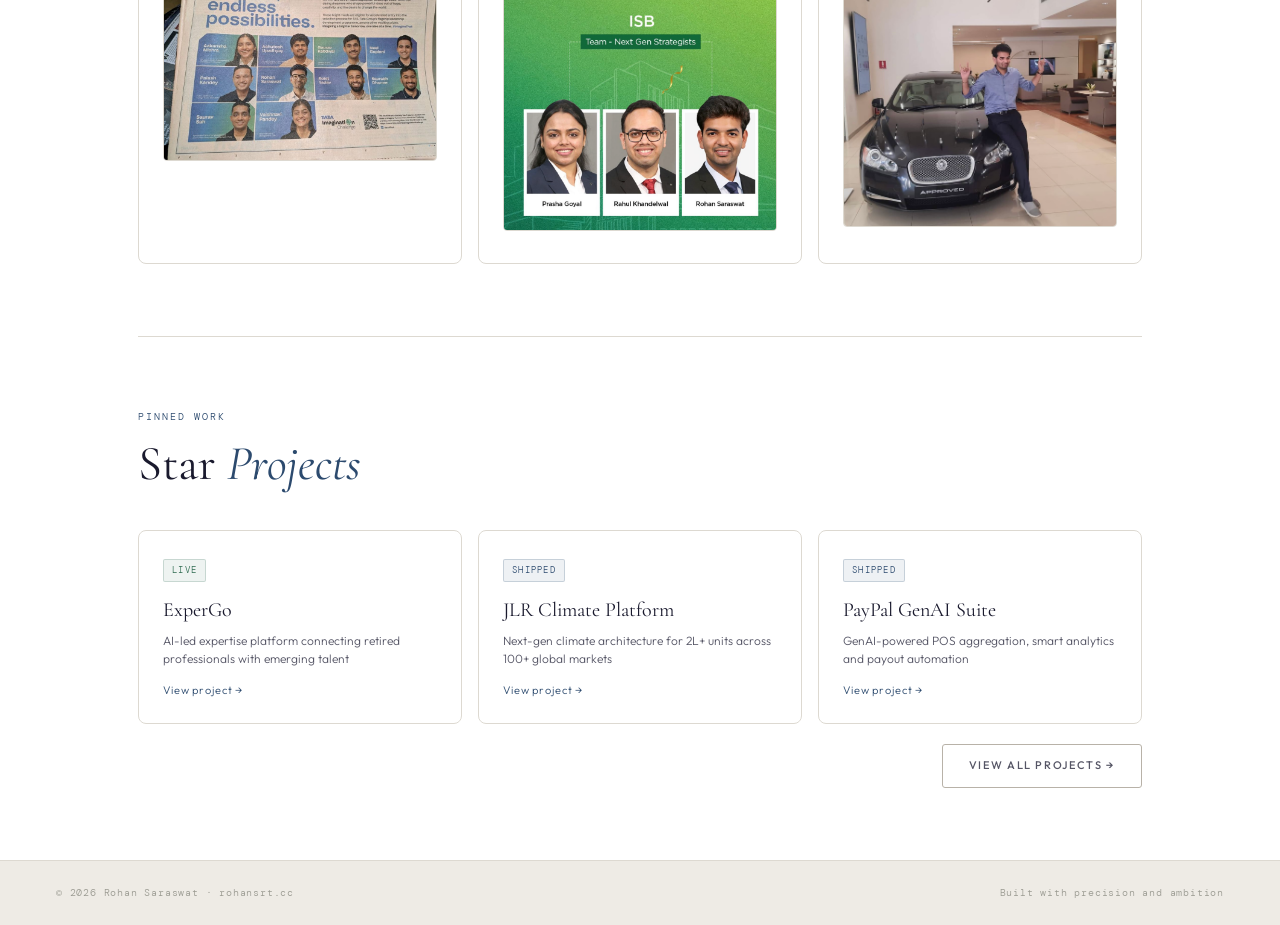
==== commit a4efca49: "Mobile screen edits" ====
--- a/index.html
+++ b/index.html
@@ -18,7 +18,7 @@
       <img src="assets/images/nav-logo.png" alt="IR"/>
       <span class="nav-logo-text">Rohan Saraswat</span>
     </a>
-    <a class="nav-cta" href="contact.html">Connect/Collaborate ↗</a>
+    <a class="nav-cta" href="contact.html">Collaborate ↗</a>
   </div>
   <div class="nav-tabs">
     <a class="nav-tab active" data-page="home" href="index.html">Home</a>
--- a/css/styles.css
+++ b/css/styles.css
@@ -297,12 +297,15 @@
 }
 .eg-title{
   font-family:'Cormorant Garamond',serif;
-  font-size:clamp(28px,3vw,48px);
+  font-size:clamp(19px,2.04vw,32.6px);
   font-weight:400;
   color:#0F2454;
   line-height:0.95;
   letter-spacing:-0.01em;
   min-width:0;
+}
+.eg-title--sm{
+  font-size:clamp(22px,2.4vw,38px);
 }
 .eg-mvp-btn{
   display:inline-flex;
@@ -467,6 +470,49 @@
 .eg-strip-details:hover .eg-strip-label{color:#FBFAF8;}
 .eg-strip-details:hover .eg-strip-plus{color:#FBFAF8;}
 .eg-strip-details:hover .eg-strip-icon-details{stroke:#FBFAF8;}
+
+/* ── Professional Card variant ───────────────────────────────────────────── */
+.eg-card--pro .eg-row1 {
+  align-items: flex-start;
+}
+.eg-card--pro[data-id="paypal-1"] {
+  padding-top: 11px;
+}
+.eg-card--pro[data-id="paypal-1"] .eg-title {
+  margin-top: 9px;
+}
+.eg-card--pro[data-id="paypal-1"] .eg-divider {
+  margin-top: 2px;
+}
+.eg-pro-hero {
+  width: 46%;
+  max-height: 96px;
+  object-fit: contain;
+  flex-shrink: 0;
+  margin-top: 2px;
+}
+.eg-pro-overview {
+  margin-top: 10px;
+  flex: 1;
+  min-height: 0;
+  display: flex;
+  flex-direction: column;
+  gap: 6px;
+  overflow: hidden;
+}
+.eg-pro-overview-text {
+  font-family: 'Outfit', sans-serif;
+  font-size: clamp(9px, 0.8vw, 11px);
+  font-weight: 300;
+  color: #0F2454;
+  line-height: 1.68;
+  flex: 1;
+  min-height: 0;
+  overflow: hidden;
+}
+.eg-pro-overview .eg-category {
+  flex-shrink: 0;
+}
 
 /* ── ExperGo Modal ───────────────────────────────────────────────────────── */
 .egm-overlay {
@@ -954,12 +1000,22 @@
   .pinned-grid{grid-template-columns:1fr}
   footer{flex-direction:column;gap:6px;text-align:center;padding:20px}
   .proj-cards-row{grid-template-columns:1fr}
+  .about-hero{flex-direction:column;align-items:center}
+  .about-photo-circle{margin-bottom:8px}
+  .about-hero .flex-1{width:100%}
 }
 @media(max-width:680px){
   .proj-tab{font-size:10px;padding:0 20px 12px 0}
   .blg-overlay{padding:0;align-items:flex-end}
   .blg-modal{border-radius:12px 12px 0 0;padding:36px 24px 48px;max-height:90vh;overflow-y:auto}
   .blg-title{font-size:26px}
+}
+@media(max-width:480px){
+  .nav-tab{padding:0 9px}
+  .hero{min-height:auto;padding-bottom:40px}
+  .hero-right{display:flex;order:-1;min-height:auto;height:auto;padding:32px 0 20px}
+  .hero-left{padding:0 0 8px}
+  .hero-photo{height:auto;width:70%;max-width:240px}
 }
 
 /* ── Inline-style helper classes ───────────────────────────────────────────────────── */
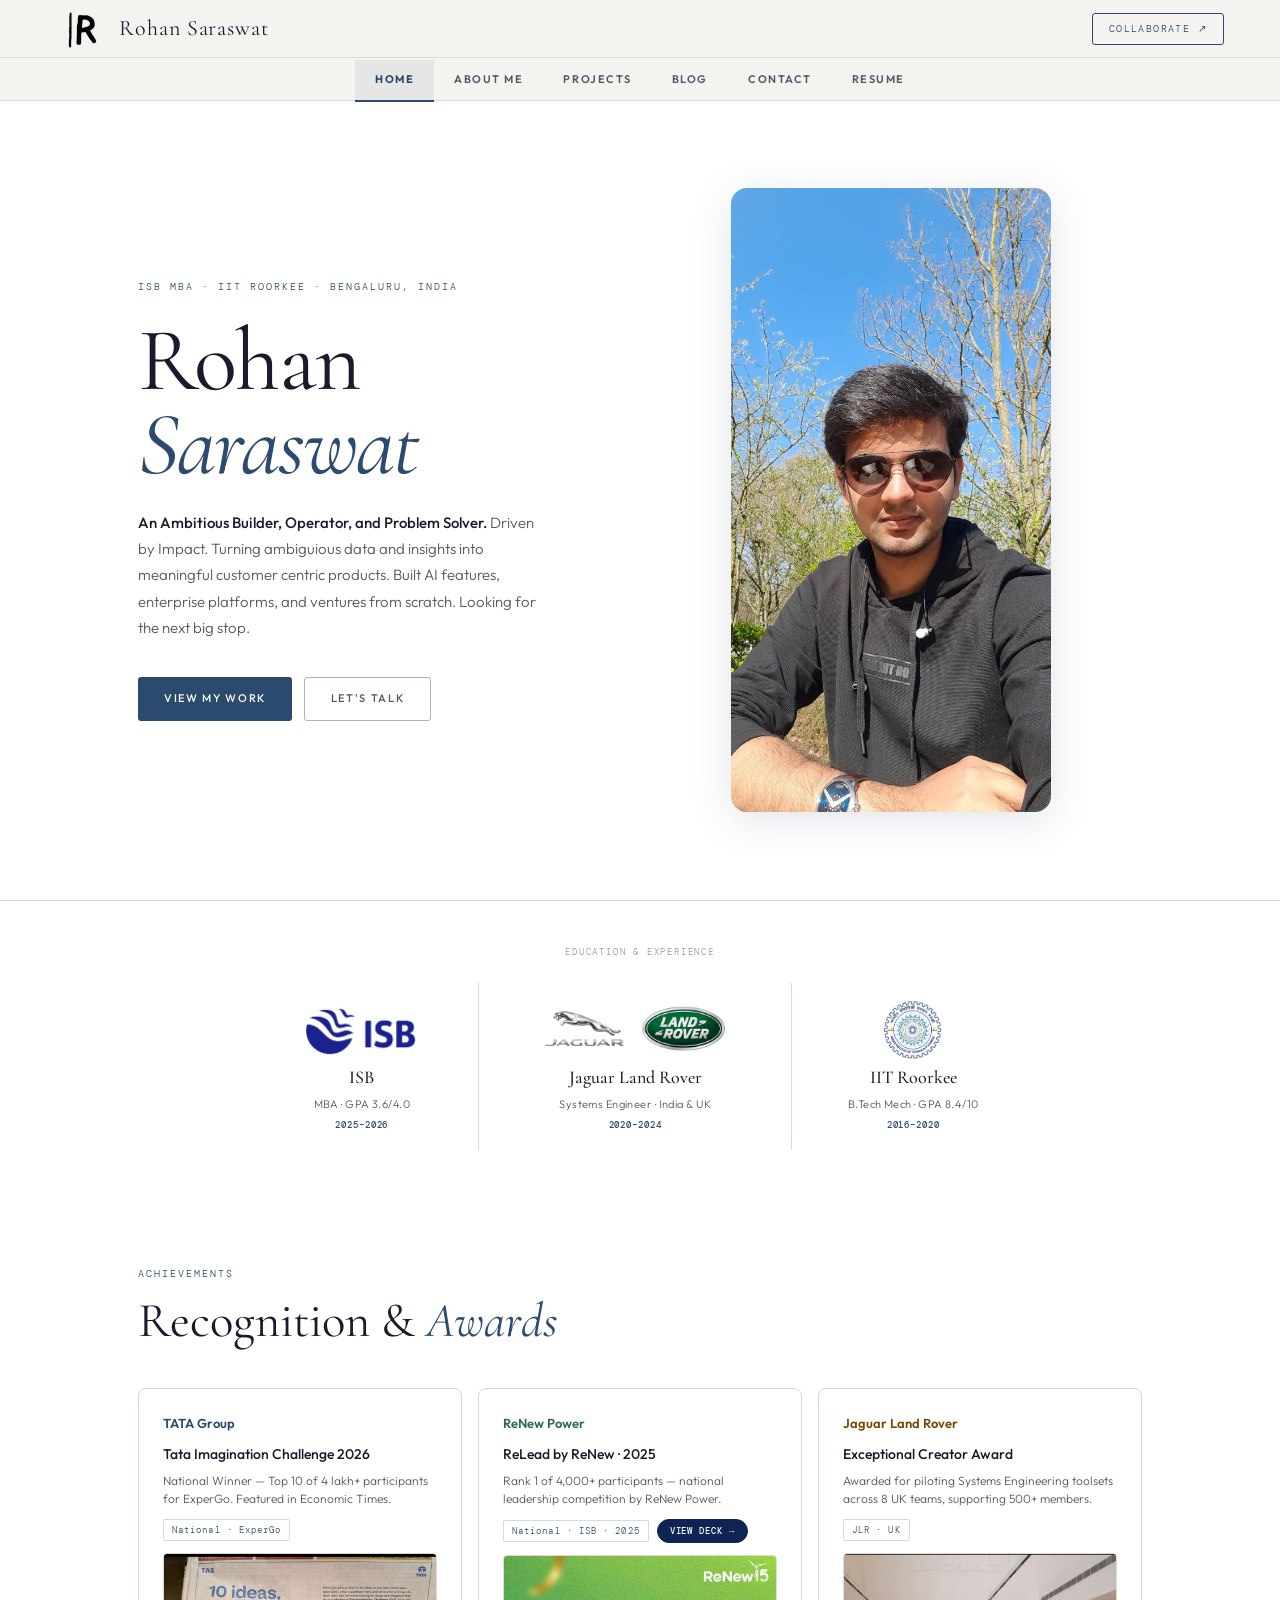
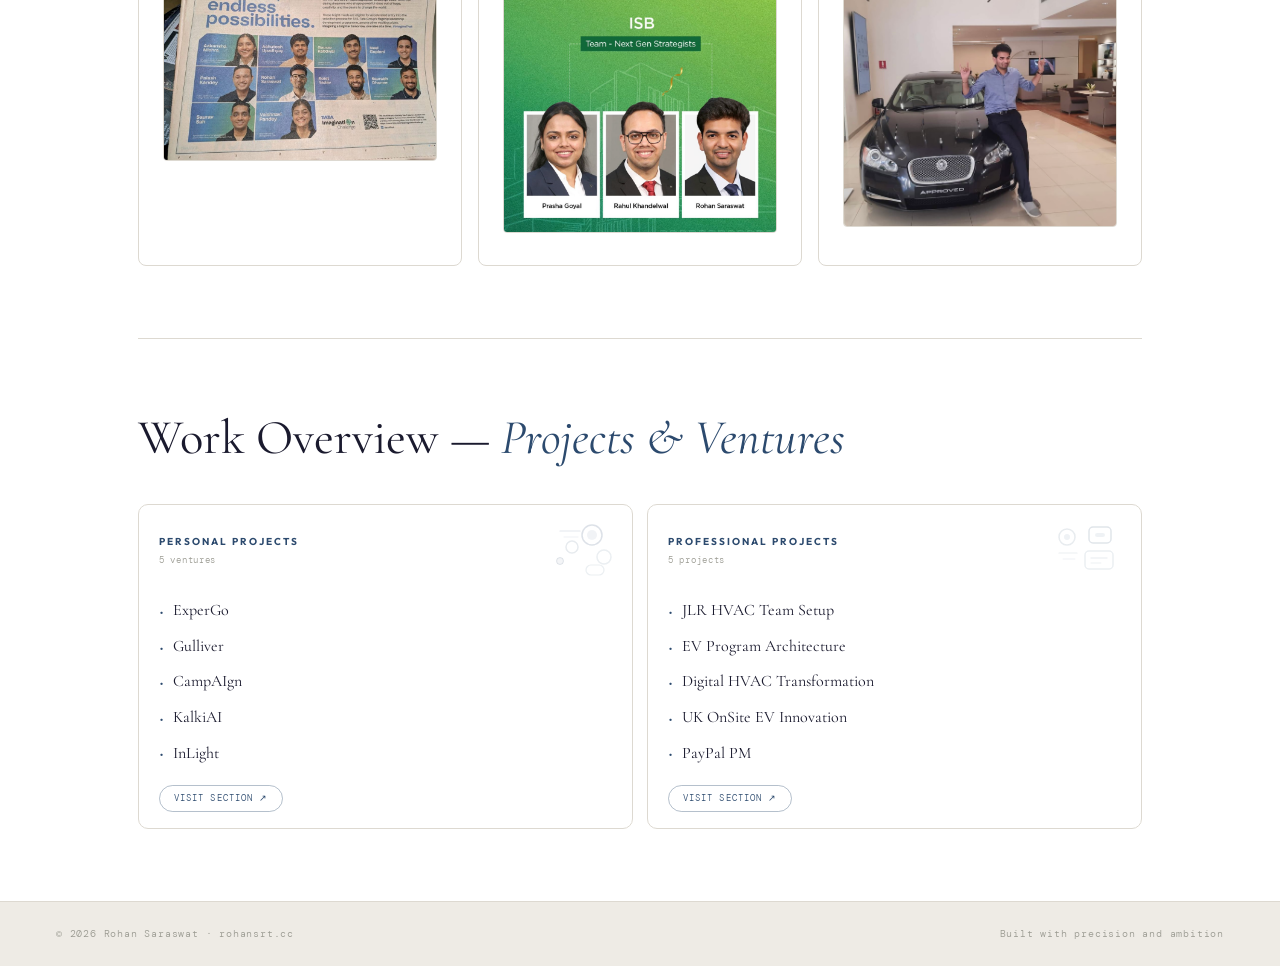
==== commit 653162d3: "All JLR Projects updated and home page improved" ====
--- a/index.html
+++ b/index.html
@@ -75,9 +75,12 @@
         </div>
         <div class="ach-card">
           <div class="ach-org ach-org--green">ReNew Power</div>
-          <div class="ach-title">ReLead by ReNew</div>
+          <div class="ach-title">ReLead by ReNew · 2025</div>
           <div class="ach-sub">Rank 1 of 4,000+ participants — national leadership competition by ReNew Power.</div>
-          <div class="ach-tag">National · ISB</div>
+          <div class="ach-tag-row">
+            <div class="ach-tag">National · ISB · 2025</div>
+            <a class="ach-deck-link" href="assets/pdf/ISB_NextGenStrategists_Final_Deck.pdf" target="_blank" rel="noopener">View Deck →</a>
+          </div>
           <img src="assets/images/Image for ReNew Power box.png" alt="Image for Renew Power achievement" class="tic-img"/>
         </div>
         <div class="ach-card">
@@ -91,30 +94,61 @@
     </div>
 
     <div class="section">
-      <p class="eyebrow">Pinned Work</p>
-      <h2 class="section-title">Star <em>Projects</em></h2>
-      <div class="pinned-grid">
-        <div class="pinned-card" onclick="window.location.href='projects.html'">
-          <div class="pinned-stage stage-live">Live</div>
-          <div class="pinned-name">ExperGo</div>
-          <div class="pinned-tagline">AI-led expertise platform connecting retired professionals with emerging talent</div>
-          <div class="pinned-arrow">View project →</div>
-        </div>
-        <div class="pinned-card" onclick="window.location.href='projects.html'">
-          <div class="pinned-stage stage-shipped">Shipped</div>
-          <div class="pinned-name">JLR Climate Platform</div>
-          <div class="pinned-tagline">Next-gen climate architecture for 2L+ units across 100+ global markets</div>
-          <div class="pinned-arrow">View project →</div>
-        </div>
-        <div class="pinned-card" onclick="window.location.href='projects.html'">
-          <div class="pinned-stage stage-shipped">Shipped</div>
-          <div class="pinned-name">PayPal GenAI Suite</div>
-          <div class="pinned-tagline">GenAI-powered POS aggregation, smart analytics and payout automation</div>
-          <div class="pinned-arrow">View project →</div>
-        </div>
-      </div>
-      <div class="text-right mt-20">
-        <a class="btn btn-outline" href="projects.html">View all projects →</a>
+      <h2 class="section-title">Work Overview — <em>Projects &amp; Ventures</em></h2>
+      <div class="proj-summary-grid">
+        <a class="proj-summary-card" href="projects.html#self">
+          <div class="proj-summary-header">
+            <div class="proj-summary-header-text">
+              <span class="proj-summary-label">Personal Projects</span>
+              <span class="proj-summary-count">5 ventures</span>
+            </div>
+            <svg class="proj-summary-deco" viewBox="0 0 80 56" fill="none" xmlns="http://www.w3.org/2000/svg">
+              <circle cx="60" cy="12" r="10" stroke="#2c4a6e" stroke-opacity=".18" stroke-width="1.5"/>
+              <circle cx="60" cy="12" r="5" fill="#2c4a6e" fill-opacity=".07"/>
+              <circle cx="40" cy="24" r="6" stroke="#2c4a6e" stroke-opacity=".12" stroke-width="1.5"/>
+              <circle cx="72" cy="34" r="7" stroke="#2c4a6e" stroke-opacity=".1" stroke-width="1.5"/>
+              <line x1="28" y1="8" x2="48" y2="8" stroke="#2c4a6e" stroke-opacity=".14" stroke-width="1.2" stroke-linecap="round"/>
+              <line x1="32" y1="14" x2="46" y2="14" stroke="#2c4a6e" stroke-opacity=".09" stroke-width="1" stroke-linecap="round"/>
+              <circle cx="28" cy="38" r="3.5" fill="#2c4a6e" fill-opacity=".06" stroke="#2c4a6e" stroke-opacity=".14" stroke-width="1"/>
+              <rect x="54" y="42" width="18" height="10" rx="5" stroke="#2c4a6e" stroke-opacity=".1" stroke-width="1.2"/>
+            </svg>
+          </div>
+          <div class="proj-summary-list">
+            <div class="proj-summary-item">ExperGo</div>
+            <div class="proj-summary-item">Gulliver</div>
+            <div class="proj-summary-item">CampAIgn</div>
+            <div class="proj-summary-item">KalkiAI</div>
+            <div class="proj-summary-item">InLight</div>
+          </div>
+          <div class="proj-summary-cta">Visit Section ↗</div>
+        </a>
+        <a class="proj-summary-card" href="projects.html#professional">
+          <div class="proj-summary-header">
+            <div class="proj-summary-header-text">
+              <span class="proj-summary-label">Professional Projects</span>
+              <span class="proj-summary-count">5 projects</span>
+            </div>
+            <svg class="proj-summary-deco" viewBox="0 0 80 56" fill="none" xmlns="http://www.w3.org/2000/svg">
+              <rect x="48" y="4" width="22" height="16" rx="4" stroke="#2c4a6e" stroke-opacity=".16" stroke-width="1.5"/>
+              <rect x="54" y="10" width="10" height="4" rx="2" fill="#2c4a6e" fill-opacity=".08"/>
+              <rect x="44" y="28" width="28" height="18" rx="4" stroke="#2c4a6e" stroke-opacity=".1" stroke-width="1.5"/>
+              <line x1="50" y1="35" x2="66" y2="35" stroke="#2c4a6e" stroke-opacity=".12" stroke-width="1" stroke-linecap="round"/>
+              <line x1="50" y1="40" x2="60" y2="40" stroke="#2c4a6e" stroke-opacity=".08" stroke-width="1" stroke-linecap="round"/>
+              <circle cx="26" cy="14" r="8" stroke="#2c4a6e" stroke-opacity=".12" stroke-width="1.5"/>
+              <circle cx="26" cy="14" r="3" fill="#2c4a6e" fill-opacity=".08"/>
+              <line x1="18" y1="30" x2="36" y2="30" stroke="#2c4a6e" stroke-opacity=".1" stroke-width="1.2" stroke-linecap="round"/>
+              <line x1="22" y1="36" x2="34" y2="36" stroke="#2c4a6e" stroke-opacity=".07" stroke-width="1" stroke-linecap="round"/>
+            </svg>
+          </div>
+          <div class="proj-summary-list">
+            <div class="proj-summary-item">JLR HVAC Team Setup</div>
+            <div class="proj-summary-item">EV Program Architecture</div>
+            <div class="proj-summary-item">Digital HVAC Transformation</div>
+            <div class="proj-summary-item">UK OnSite EV Innovation</div>
+            <div class="proj-summary-item">PayPal PM</div>
+          </div>
+          <div class="proj-summary-cta">Visit Section ↗</div>
+        </a>
       </div>
     </div>
   </div>
--- a/css/styles.css
+++ b/css/styles.css
@@ -29,7 +29,7 @@
 .nav-tabs{display:flex;align-items:stretch;justify-content:center;padding:0 56px;height:42px;gap:0}
 .nav-tab{display:flex;align-items:center;padding:0 20px;font-size:11px;letter-spacing:.14em;text-transform:uppercase;color:var(--muted);cursor:pointer;border:none;background:none;font-family:'Outfit',sans-serif;font-weight:600;border-bottom:2px solid transparent;position:relative;top:2px;transition:color .2s,border-color .2s;white-space:nowrap}
 .nav-tab:hover{color:var(--navy)}
-.nav-tab.active{color:var(--navy);border-bottom-color:var(--navy);font-weight:700}
+.nav-tab.active{color:var(--navy);border-bottom-color:var(--navy);font-weight:700;background:rgba(15,36,84,0.06)}
 
 /* ── Pages ─────────────────────────────────────────────────────────────── */
 .page{display:none;min-height:100vh;padding-top:100px}
@@ -40,6 +40,7 @@
 
 /* ── Typography ─────────────────────────────────────────────────────────── */
 .eyebrow{font-family:'DM Mono',monospace;font-size:10px;letter-spacing:.2em;text-transform:uppercase;color:var(--navy);margin-bottom:12px}
+.eyebrow--section-title{font-size:13px;font-weight:700;letter-spacing:.25em;text-align:center;margin-bottom:24px}
 .section-title{font-family:'Cormorant Garamond',serif;font-size:clamp(32px,3.8vw,50px);font-weight:400;line-height:1.1;margin-bottom:40px;color:var(--text)}
 .section-title em{font-style:italic;color:var(--navy)}
 
@@ -81,6 +82,8 @@
 .ach-org{font-size:13px;font-weight:600;margin-bottom:10px}
 .ach-title{font-size:14px;font-weight:500;color:var(--text);margin-bottom:6px}
 .ach-sub{font-size:12px;color:var(--muted);line-height:1.55}
+.ach-tag-row{display:flex;align-items:center;gap:8px;margin-top:10px;flex-wrap:nowrap}
+.ach-tag-row .ach-tag{margin-top:0;white-space:nowrap}
 .ach-tag{display:inline-block;margin-top:10px;font-family:'DM Mono',monospace;font-size:9px;letter-spacing:.12em;padding:3px 8px;border:1px solid rgba(44,74,110,.2);color:var(--navy);border-radius:2px}
 .tic-img{width:100%;border-radius:4px;margin-top:12px;border:1px solid var(--border)}
 
@@ -97,6 +100,25 @@
 .pinned-name{font-family:'Cormorant Garamond',serif;font-size:20px;font-weight:400;margin-bottom:6px;color:var(--text)}
 .pinned-tagline{font-size:12px;color:var(--muted);line-height:1.5;margin-bottom:14px}
 .pinned-arrow{font-size:11px;color:var(--navy);letter-spacing:.08em}
+
+/* ── HOME: Project Summary ─────────────────────────────────────────────── */
+.proj-summary-grid{display:grid;grid-template-columns:1fr 1fr;gap:14px}
+.proj-summary-card{background:var(--surface);padding:18px 20px 16px;border:1px solid var(--border);border-radius:10px;display:flex;flex-direction:column;cursor:pointer;transition:box-shadow .2s;text-decoration:none;color:inherit;position:relative;overflow:hidden}
+.proj-summary-card::after{content:'';position:absolute;bottom:0;left:0;right:0;height:2px;background:var(--navy);transform:scaleX(0);transform-origin:left;transition:transform .3s}
+.proj-summary-card:hover{box-shadow:0 4px 20px rgba(44,74,110,.1)}
+.proj-summary-card:hover::after{transform:scaleX(1)}
+.proj-summary-header{display:flex;align-items:center;justify-content:space-between;margin-bottom:14px}
+.proj-summary-header-text{display:flex;flex-direction:column;gap:3px}
+.proj-summary-label{font-family:'Outfit',sans-serif;font-size:10px;font-weight:700;letter-spacing:.2em;text-transform:uppercase;color:var(--navy)}
+.proj-summary-count{font-family:'DM Mono',monospace;font-size:9px;color:var(--dim);letter-spacing:.08em}
+.proj-summary-deco{width:80px;height:56px;flex-shrink:0;opacity:.9}
+.proj-summary-list{display:flex;flex-direction:column;flex:1}
+.proj-summary-item{font-family:'Cormorant Garamond',serif;font-size:16px;font-weight:400;color:var(--text);padding:5px 0;display:flex;align-items:center;gap:9px}
+.proj-summary-item::before{content:'·';color:var(--navy);font-size:26px;line-height:1;flex-shrink:0;margin-top:-2px}
+.proj-summary-cta{font-family:'DM Mono',monospace;font-size:9px;letter-spacing:.12em;text-transform:uppercase;color:var(--navy);border:1px solid rgba(44,74,110,.35);border-radius:20px;padding:5px 14px;margin-top:14px;display:inline-flex;align-items:center;gap:5px;align-self:flex-start;transition:background .2s,color .2s,border-color .2s}
+.proj-summary-card:hover .proj-summary-cta{background:var(--navy);color:#fff;border-color:var(--navy)}
+.ach-deck-link{display:inline-flex;align-items:center;gap:4px;margin-top:0;font-family:'DM Mono',monospace;font-size:9px;font-weight:500;letter-spacing:.1em;text-transform:uppercase;padding:4px 12px;white-space:nowrap;background:#0F2454;color:#FBFAF8;border:1.5px solid #0F2454;border-radius:20px;transition:background .2s,color .2s}
+.ach-deck-link:hover{background:transparent;color:#0F2454}
 
 /* ── ABOUT ───────────────────────────────────────────────────────────────── */
 .about-hero{display:flex;gap:36px;align-items:flex-start;margin-bottom:40px}
@@ -126,7 +148,7 @@
 .tl-role{font-size:14px;font-weight:500;color:var(--text)}
 .tl-org{font-size:12px;color:var(--muted);margin-bottom:6px}
 .tl-impact{font-size:12px;color:var(--dim);line-height:1.6}
-.skill-cluster-name{font-family:'DM Mono',monospace;font-size:9px;letter-spacing:.18em;text-transform:uppercase;color:var(--navy);margin-bottom:12px;padding-bottom:8px;border-bottom:1px solid var(--border)}
+.skill-cluster-name{font-family:'DM Mono',monospace;font-size:9px;font-weight:700;letter-spacing:.18em;text-transform:uppercase;color:var(--navy);margin-bottom:12px;padding-bottom:8px;border-bottom:1px solid var(--border)}
 .skill-list{display:flex;flex-direction:column;gap:7px}
 .skill-item{font-size:13px;color:var(--muted);display:flex;gap:8px;align-items:center}
 .skill-item::before{content:'—';color:var(--dim);font-size:10px;flex-shrink:0}
@@ -475,6 +497,18 @@
 .eg-card--pro .eg-row1 {
   align-items: flex-start;
 }
+.eg-card--pro .eg-title {
+  font-size: clamp(15px, 1.63vw, 26px);
+}
+.eg-card--pro[data-id="jlr-1"] .eg-pro-hero,
+.eg-card--pro[data-id="jlr-2"] .eg-pro-hero,
+.eg-card--pro[data-id="jlr-3"] .eg-pro-hero,
+.eg-card--pro[data-id="jlr-4"] .eg-pro-hero {
+  max-height: 50px;
+  margin-top: 0;
+  transform: scale(1.5);
+  transform-origin: center center;
+}
 .eg-card--pro[data-id="paypal-1"] {
   padding-top: 11px;
 }
@@ -953,7 +987,10 @@
 .contact-links{display:flex;flex-direction:column;gap:12px}
 .contact-link{display:flex;align-items:center;gap:12px;font-size:13px;color:var(--muted);transition:color .2s}
 .contact-link:hover{color:var(--navy)}
-.contact-icon{width:34px;height:34px;border:1px solid var(--border);display:flex;align-items:center;justify-content:center;font-size:13px;border-radius:3px;flex-shrink:0}
+.contact-icon{width:40px;height:40px;border:1px solid var(--border);display:flex;align-items:center;justify-content:center;font-size:18px;border-radius:3px;flex-shrink:0}
+.contact-link:nth-child(1) .contact-icon{color:#e04a2f;border-color:#e04a2f44;font-size:36px}
+.contact-link:nth-child(2) .contact-icon{color:#0077b5;border-color:#0077b544}
+.contact-link:nth-child(3) .contact-icon{color:#2d9e6b;border-color:#2d9e6b44}
 .contact-form{background:var(--surface);border:1px solid var(--border);padding:28px;border-radius:8px;box-shadow:0 2px 20px rgba(44,74,110,.06)}
 .form-title{font-family:'Cormorant Garamond',serif;font-size:20px;font-weight:400;margin-bottom:20px;color:var(--text)}
 .form-group{margin-bottom:14px}
@@ -998,6 +1035,7 @@
   .hero-left{padding:40px 0}
   .contact-grid,.timeline-grid{grid-template-columns:1fr;gap:40px}
   .pinned-grid{grid-template-columns:1fr}
+  .proj-summary-grid{grid-template-columns:1fr}
   footer{flex-direction:column;gap:6px;text-align:center;padding:20px}
   .proj-cards-row{grid-template-columns:1fr}
   .about-hero{flex-direction:column;align-items:center}
@@ -1016,6 +1054,26 @@
   .hero-right{display:flex;order:-1;min-height:auto;height:auto;padding:32px 0 20px}
   .hero-left{padding:0 0 8px}
   .hero-photo{height:auto;width:70%;max-width:240px}
+}
+
+/* ── Active nav tab: mobile pill ── */
+@media(max-width:768px){
+  .nav-tab.active{
+    background:var(--navy);
+    color:#FBFAF8;
+    border-bottom-color:transparent;
+    border-radius:6px;
+  }
+}
+
+/* ── Project card typography: mobile readability ── */
+@media(max-width:768px){
+  .eg-title{font-size:24px}
+  .eg-card--pro .eg-title{font-size:19px}
+  .eg-tagline{font-size:11px}
+  .eg-category{font-size:9px}
+  .eg-pro-overview-text{font-size:12px}
+  .eg-strip-label{font-size:8px}
 }
 
 /* ── Inline-style helper classes ───────────────────────────────────────────────────── */
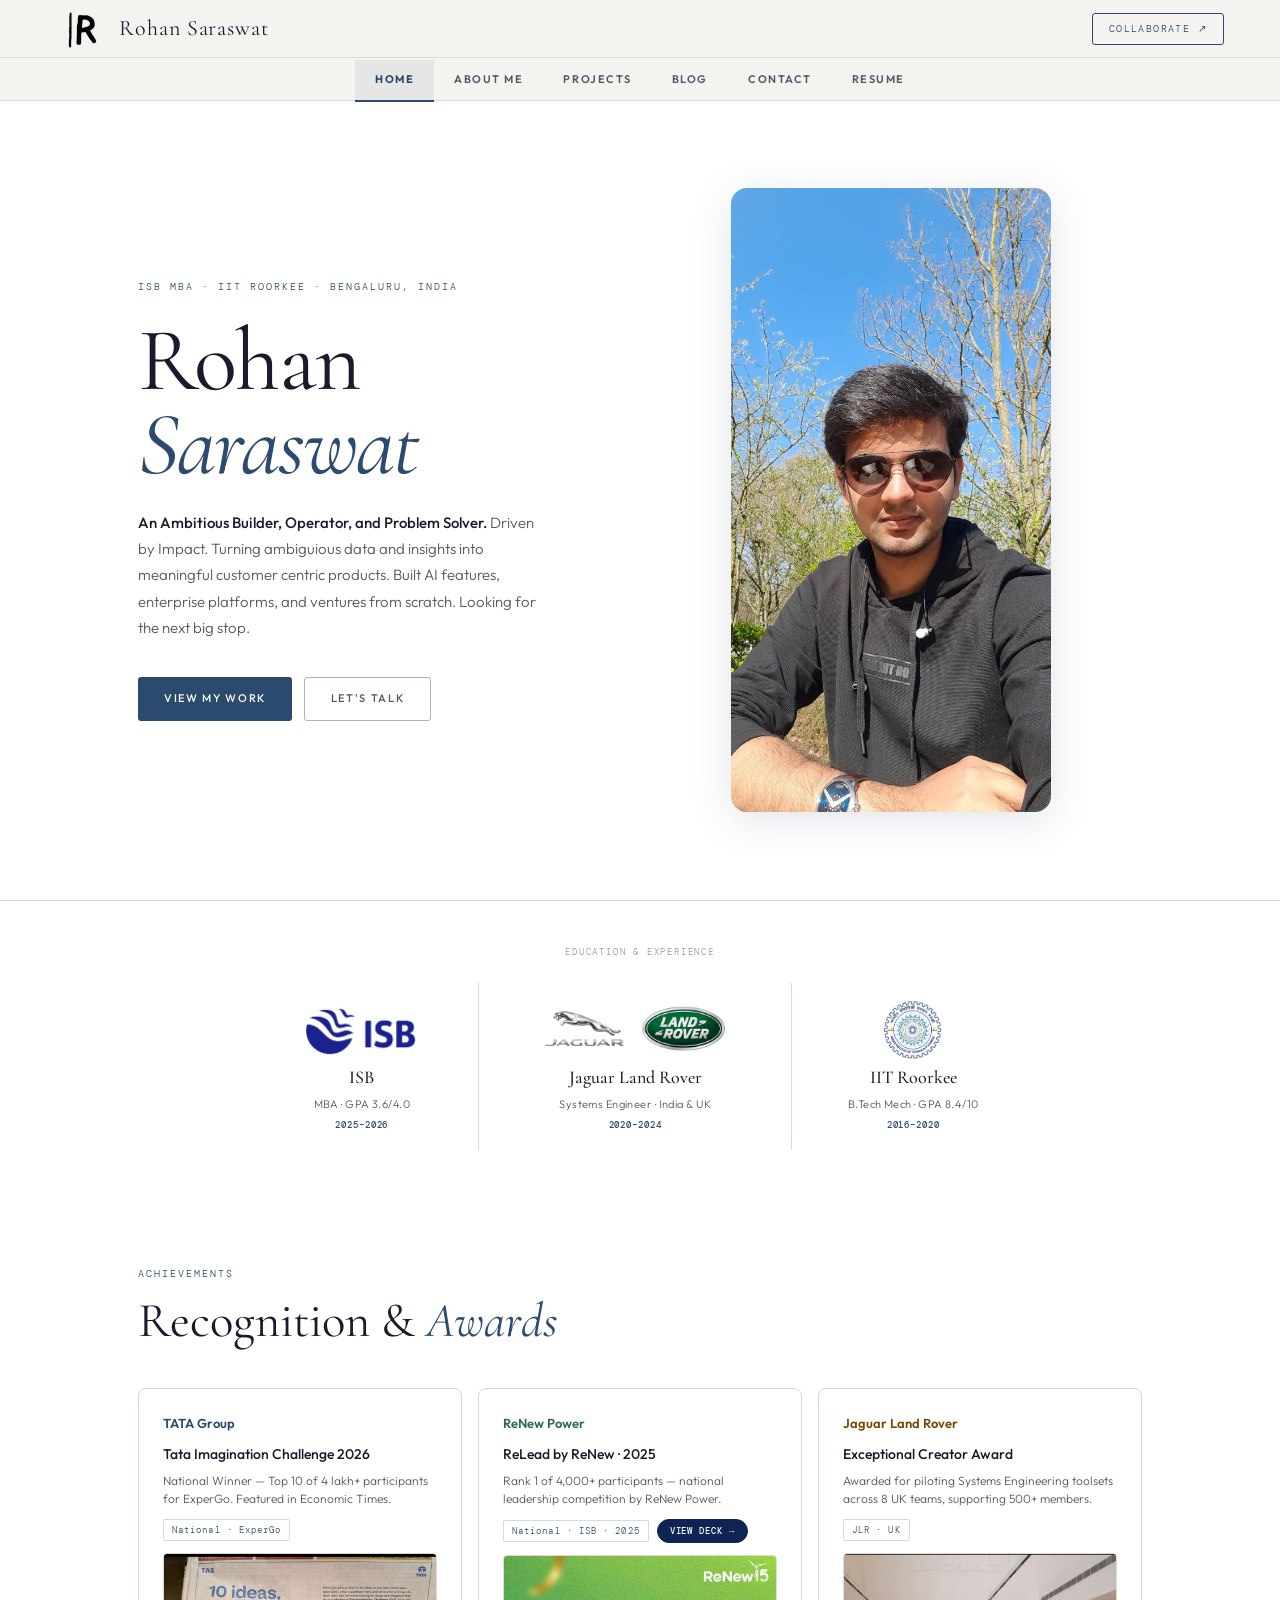
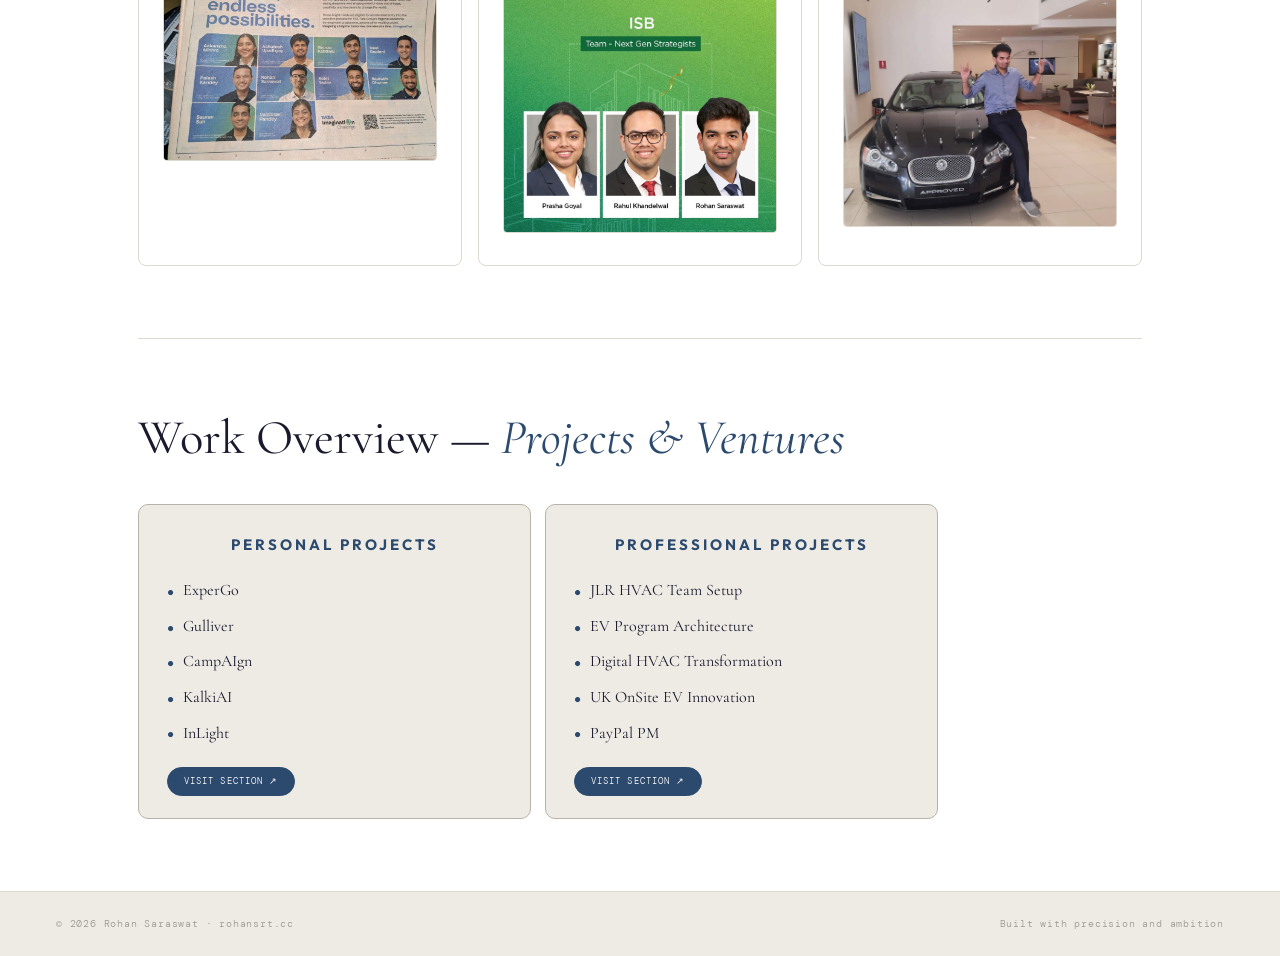
==== commit 8ea31ee1: "home styling changed" ====
--- a/index.html
+++ b/index.html
@@ -100,18 +100,7 @@
           <div class="proj-summary-header">
             <div class="proj-summary-header-text">
               <span class="proj-summary-label">Personal Projects</span>
-              <span class="proj-summary-count">5 ventures</span>
             </div>
-            <svg class="proj-summary-deco" viewBox="0 0 80 56" fill="none" xmlns="http://www.w3.org/2000/svg">
-              <circle cx="60" cy="12" r="10" stroke="#2c4a6e" stroke-opacity=".18" stroke-width="1.5"/>
-              <circle cx="60" cy="12" r="5" fill="#2c4a6e" fill-opacity=".07"/>
-              <circle cx="40" cy="24" r="6" stroke="#2c4a6e" stroke-opacity=".12" stroke-width="1.5"/>
-              <circle cx="72" cy="34" r="7" stroke="#2c4a6e" stroke-opacity=".1" stroke-width="1.5"/>
-              <line x1="28" y1="8" x2="48" y2="8" stroke="#2c4a6e" stroke-opacity=".14" stroke-width="1.2" stroke-linecap="round"/>
-              <line x1="32" y1="14" x2="46" y2="14" stroke="#2c4a6e" stroke-opacity=".09" stroke-width="1" stroke-linecap="round"/>
-              <circle cx="28" cy="38" r="3.5" fill="#2c4a6e" fill-opacity=".06" stroke="#2c4a6e" stroke-opacity=".14" stroke-width="1"/>
-              <rect x="54" y="42" width="18" height="10" rx="5" stroke="#2c4a6e" stroke-opacity=".1" stroke-width="1.2"/>
-            </svg>
           </div>
           <div class="proj-summary-list">
             <div class="proj-summary-item">ExperGo</div>
@@ -126,19 +115,7 @@
           <div class="proj-summary-header">
             <div class="proj-summary-header-text">
               <span class="proj-summary-label">Professional Projects</span>
-              <span class="proj-summary-count">5 projects</span>
             </div>
-            <svg class="proj-summary-deco" viewBox="0 0 80 56" fill="none" xmlns="http://www.w3.org/2000/svg">
-              <rect x="48" y="4" width="22" height="16" rx="4" stroke="#2c4a6e" stroke-opacity=".16" stroke-width="1.5"/>
-              <rect x="54" y="10" width="10" height="4" rx="2" fill="#2c4a6e" fill-opacity=".08"/>
-              <rect x="44" y="28" width="28" height="18" rx="4" stroke="#2c4a6e" stroke-opacity=".1" stroke-width="1.5"/>
-              <line x1="50" y1="35" x2="66" y2="35" stroke="#2c4a6e" stroke-opacity=".12" stroke-width="1" stroke-linecap="round"/>
-              <line x1="50" y1="40" x2="60" y2="40" stroke="#2c4a6e" stroke-opacity=".08" stroke-width="1" stroke-linecap="round"/>
-              <circle cx="26" cy="14" r="8" stroke="#2c4a6e" stroke-opacity=".12" stroke-width="1.5"/>
-              <circle cx="26" cy="14" r="3" fill="#2c4a6e" fill-opacity=".08"/>
-              <line x1="18" y1="30" x2="36" y2="30" stroke="#2c4a6e" stroke-opacity=".1" stroke-width="1.2" stroke-linecap="round"/>
-              <line x1="22" y1="36" x2="34" y2="36" stroke="#2c4a6e" stroke-opacity=".07" stroke-width="1" stroke-linecap="round"/>
-            </svg>
           </div>
           <div class="proj-summary-list">
             <div class="proj-summary-item">JLR HVAC Team Setup</div>
--- a/css/styles.css
+++ b/css/styles.css
@@ -102,21 +102,19 @@
 .pinned-arrow{font-size:11px;color:var(--navy);letter-spacing:.08em}
 
 /* ── HOME: Project Summary ─────────────────────────────────────────────── */
-.proj-summary-grid{display:grid;grid-template-columns:1fr 1fr;gap:14px}
-.proj-summary-card{background:var(--surface);padding:18px 20px 16px;border:1px solid var(--border);border-radius:10px;display:flex;flex-direction:column;cursor:pointer;transition:box-shadow .2s;text-decoration:none;color:inherit;position:relative;overflow:hidden}
+.proj-summary-grid{display:grid;grid-template-columns:1fr 1fr;gap:14px;max-width:800px}
+.proj-summary-card{background:var(--surface2);padding:28px 28px 22px;border:1px solid var(--border2);border-radius:10px;display:flex;flex-direction:column;cursor:pointer;transition:box-shadow .2s;text-decoration:none;color:inherit;position:relative;overflow:hidden}
 .proj-summary-card::after{content:'';position:absolute;bottom:0;left:0;right:0;height:2px;background:var(--navy);transform:scaleX(0);transform-origin:left;transition:transform .3s}
 .proj-summary-card:hover{box-shadow:0 4px 20px rgba(44,74,110,.1)}
 .proj-summary-card:hover::after{transform:scaleX(1)}
-.proj-summary-header{display:flex;align-items:center;justify-content:space-between;margin-bottom:14px}
-.proj-summary-header-text{display:flex;flex-direction:column;gap:3px}
-.proj-summary-label{font-family:'Outfit',sans-serif;font-size:10px;font-weight:700;letter-spacing:.2em;text-transform:uppercase;color:var(--navy)}
-.proj-summary-count{font-family:'DM Mono',monospace;font-size:9px;color:var(--dim);letter-spacing:.08em}
-.proj-summary-deco{width:80px;height:56px;flex-shrink:0;opacity:.9}
+.proj-summary-header{display:flex;align-items:center;justify-content:center;margin-bottom:16px}
+.proj-summary-header-text{display:flex;flex-direction:column;gap:3px;align-items:center}
+.proj-summary-label{font-family:'Outfit',sans-serif;font-size:15px;font-weight:700;letter-spacing:.2em;text-transform:uppercase;color:var(--navy);text-align:center}
 .proj-summary-list{display:flex;flex-direction:column;flex:1}
 .proj-summary-item{font-family:'Cormorant Garamond',serif;font-size:16px;font-weight:400;color:var(--text);padding:5px 0;display:flex;align-items:center;gap:9px}
-.proj-summary-item::before{content:'·';color:var(--navy);font-size:26px;line-height:1;flex-shrink:0;margin-top:-2px}
-.proj-summary-cta{font-family:'DM Mono',monospace;font-size:9px;letter-spacing:.12em;text-transform:uppercase;color:var(--navy);border:1px solid rgba(44,74,110,.35);border-radius:20px;padding:5px 14px;margin-top:14px;display:inline-flex;align-items:center;gap:5px;align-self:flex-start;transition:background .2s,color .2s,border-color .2s}
-.proj-summary-card:hover .proj-summary-cta{background:var(--navy);color:#fff;border-color:var(--navy)}
+.proj-summary-item::before{content:'•';color:var(--navy);font-size:22px;line-height:1;flex-shrink:0;font-weight:900}
+.proj-summary-cta{font-family:'DM Mono',monospace;font-size:9px;letter-spacing:.12em;text-transform:uppercase;color:#fff;background:var(--navy);border:1px solid var(--navy);border-radius:20px;padding:6px 16px;margin-top:16px;display:inline-flex;align-items:center;gap:5px;align-self:flex-start;transition:background .2s,color .2s,border-color .2s}
+.proj-summary-card:hover .proj-summary-cta{background:var(--navy-light);border-color:var(--navy-light)}
 .ach-deck-link{display:inline-flex;align-items:center;gap:4px;margin-top:0;font-family:'DM Mono',monospace;font-size:9px;font-weight:500;letter-spacing:.1em;text-transform:uppercase;padding:4px 12px;white-space:nowrap;background:#0F2454;color:#FBFAF8;border:1.5px solid #0F2454;border-radius:20px;transition:background .2s,color .2s}
 .ach-deck-link:hover{background:transparent;color:#0F2454}
 
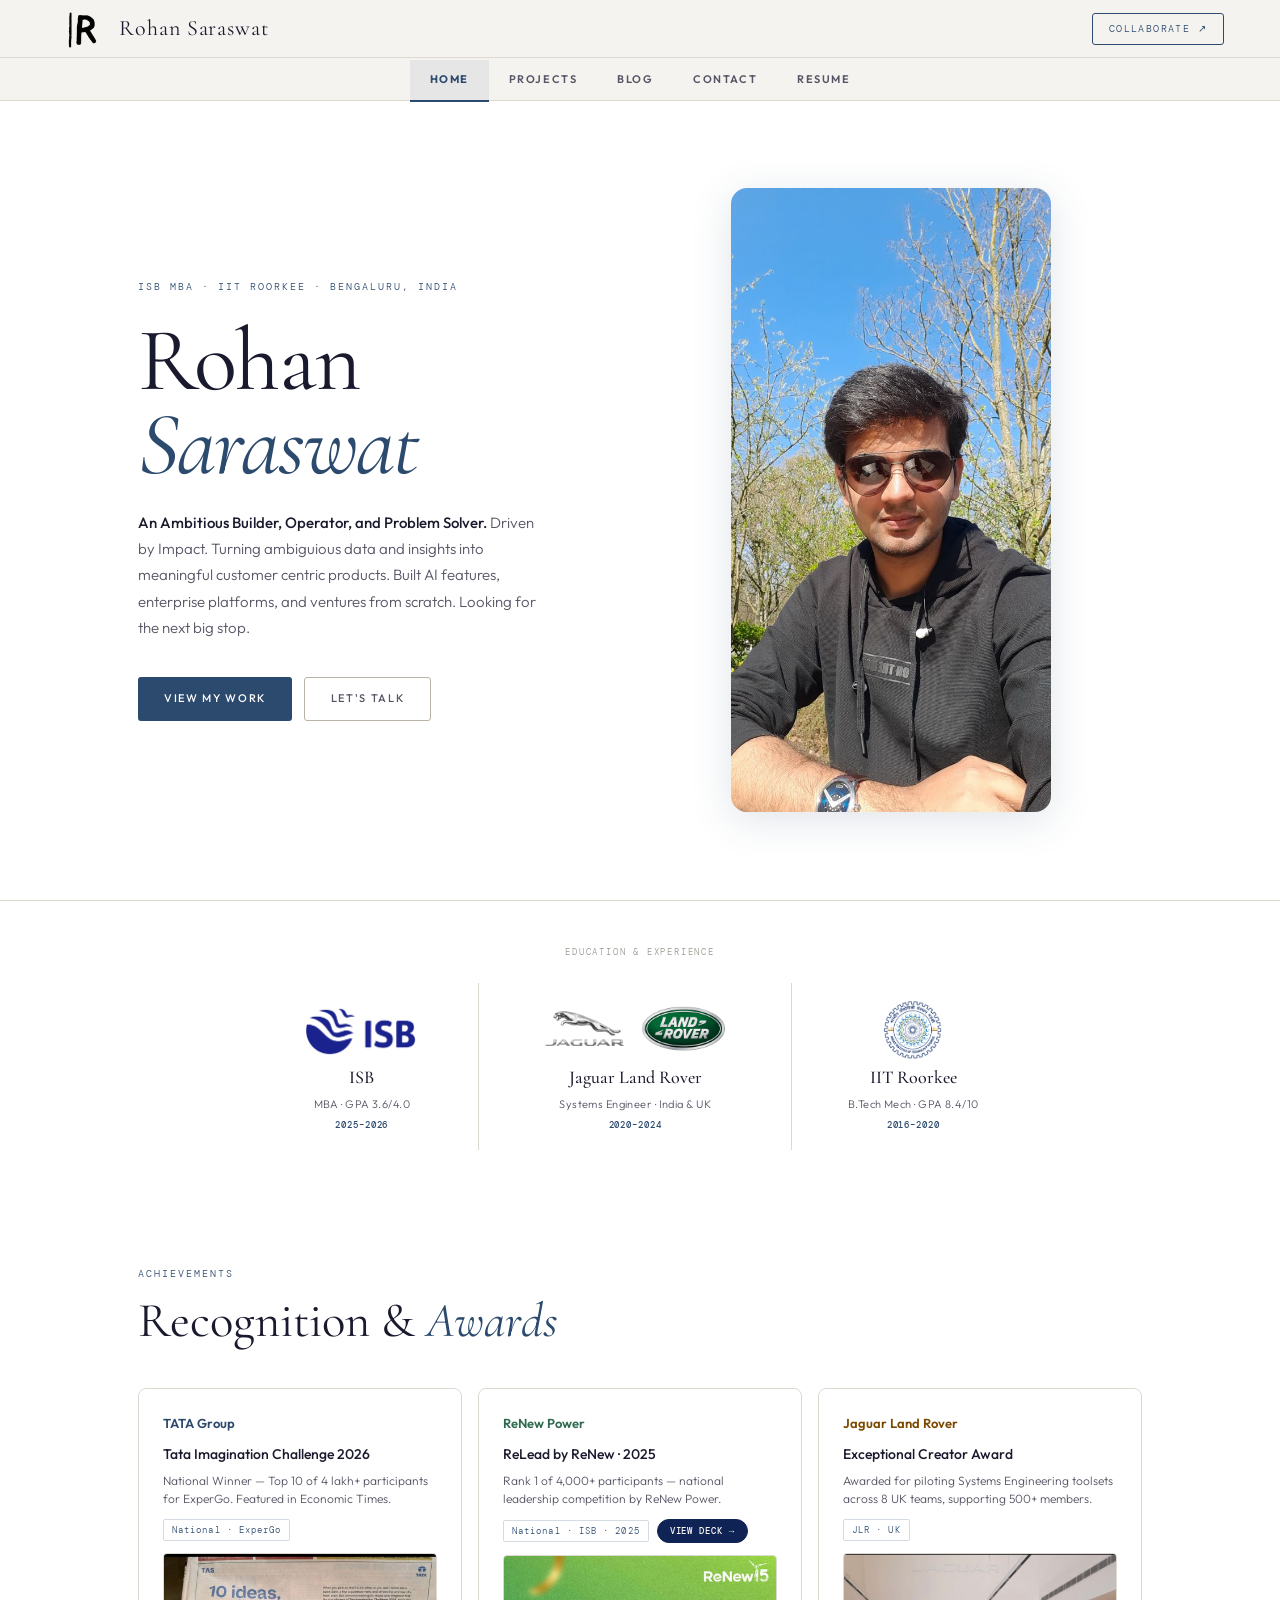
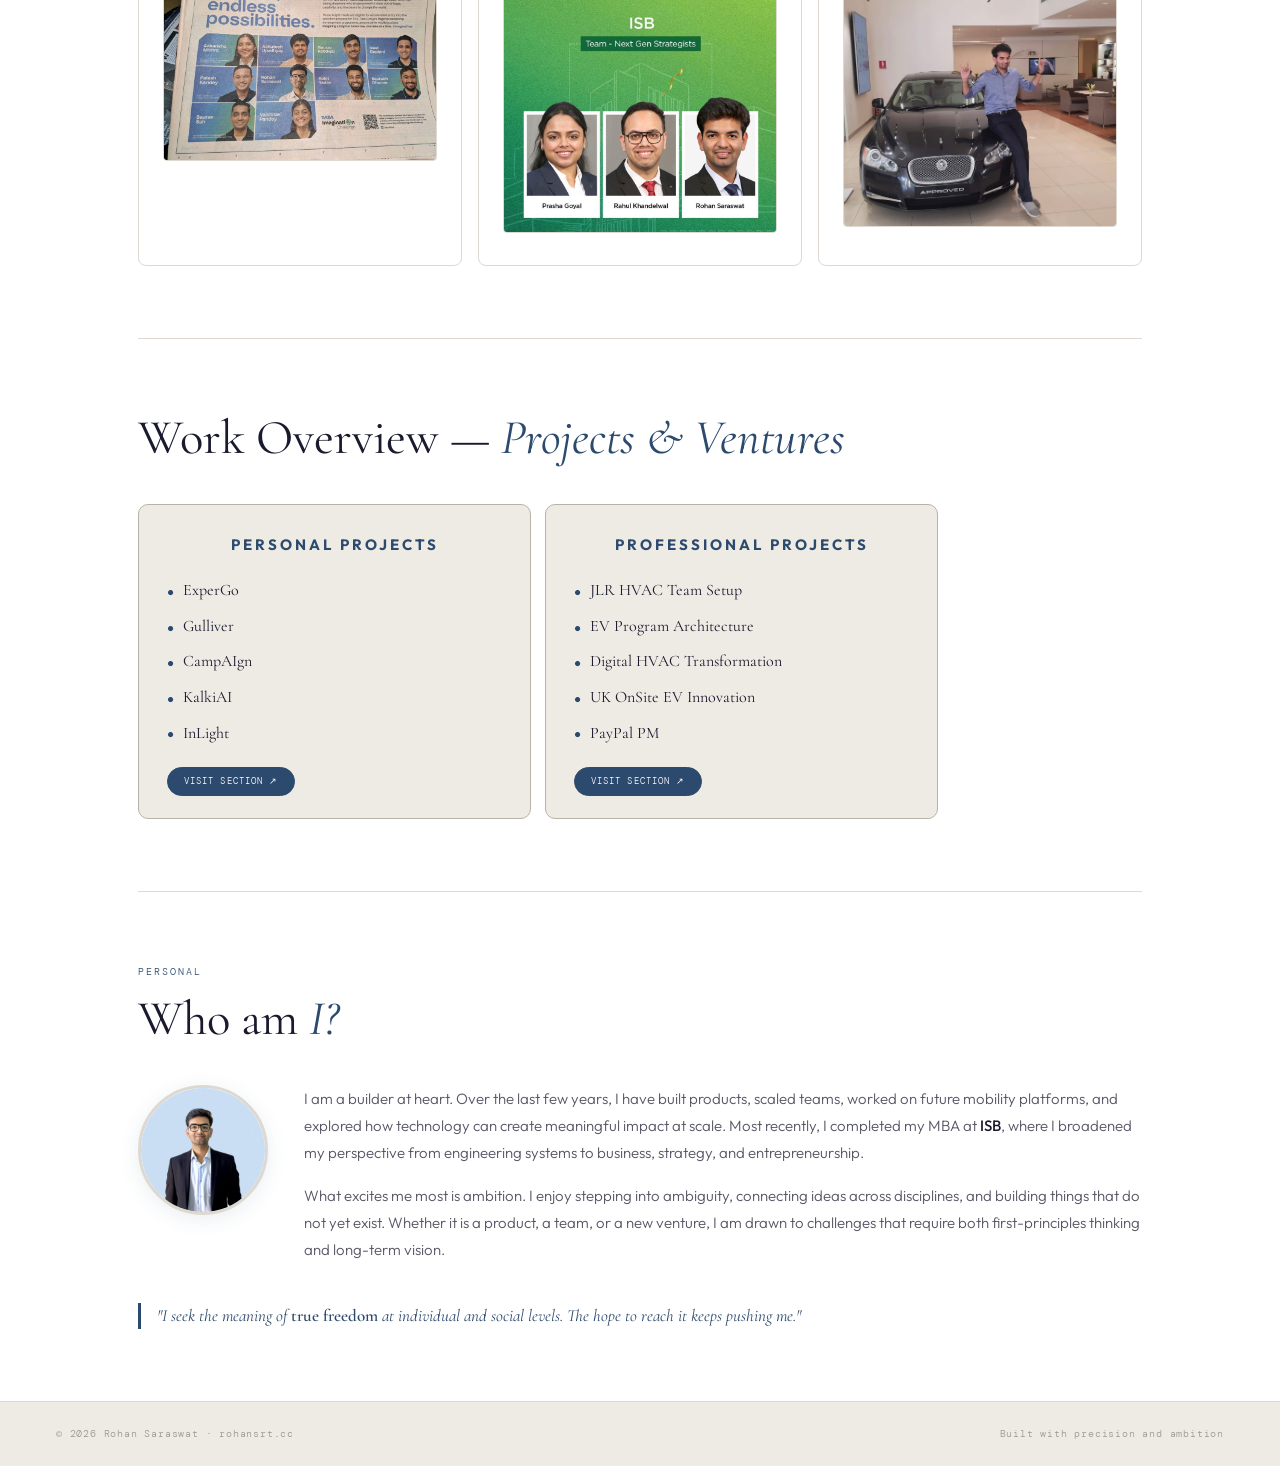
==== commit eea3cdfb: "More updates and final structure" ====
--- a/index.html
+++ b/index.html
@@ -22,7 +22,6 @@
   </div>
   <div class="nav-tabs">
     <a class="nav-tab active" data-page="home" href="index.html">Home</a>
-    <a class="nav-tab" data-page="about" href="about.html">About Me</a>
     <a class="nav-tab" data-page="projects" href="projects.html">Projects</a>
     <a class="nav-tab" data-page="blog" href="blog.html">Blog</a>
     <a class="nav-tab" data-page="contact" href="contact.html">Contact</a>
@@ -128,6 +127,21 @@
         </a>
       </div>
     </div>
+
+    <div class="section">
+      <p class="eyebrow">Personal</p>
+      <h2 class="section-title">Who am <em>I?</em></h2>
+      <div class="about-hero">
+        <div class="about-photo-circle"><img src="assets/images/about-photo.jpg" alt="Rohan Saraswat"/></div>
+        <div class="flex-1">
+          <div class="about-body">
+            <p>I am a builder at heart. Over the last few years, I have built products, scaled teams, worked on future mobility platforms, and explored how technology can create meaningful impact at scale. Most recently, I completed my MBA at <strong>ISB</strong>, where I broadened my perspective from engineering systems to business, strategy, and entrepreneurship.</p>
+            <p>What excites me most is ambition. I enjoy stepping into ambiguity, connecting ideas across disciplines, and building things that do not yet exist. Whether it is a product, a team, or a new venture, I am drawn to challenges that require both first-principles thinking and long-term vision.</p>
+          </div>
+        </div>
+      </div>
+      <p class="blog-freedom-line">"I seek the meaning of <em>true freedom</em> at individual and social levels. The hope to reach it keeps pushing me."</p>
+    </div>
   </div>
 </div>
 
--- a/css/styles.css
+++ b/css/styles.css
@@ -150,7 +150,8 @@
 .skill-list{display:flex;flex-direction:column;gap:7px}
 .skill-item{font-size:13px;color:var(--muted);display:flex;gap:8px;align-items:center}
 .skill-item::before{content:'—';color:var(--dim);font-size:10px;flex-shrink:0}
-.skills-cols{display:grid;grid-template-columns:1fr;gap:20px}
+.skills-cols{display:grid;grid-template-columns:repeat(3,1fr);gap:32px}
+@media(max-width:680px){.skills-cols{grid-template-columns:1fr;gap:20px}}
 
 /* ── PROJECTS ────────────────────────────────────────────────────────────── */
 .proj-section-header{display:flex;align-items:baseline;gap:16px;margin-bottom:20px}
@@ -938,6 +939,17 @@
 }
 
 /* ── BLOG ────────────────────────────────────────────────────────────────── */
+.blog-intro-split{display:flex;gap:48px;align-items:flex-start;margin-bottom:32px}
+.blog-intro-text{flex:1 1 0;min-width:0}
+.blog-intro-image{flex:0 0 300px;width:300px}
+.blog-intro-img{width:100%;height:380px;object-fit:cover;border-radius:6px;display:block}
+.blog-intro-lead{font-weight:600;color:var(--text);font-size:15px}
+.blog-freedom-line{margin-top:20px!important;font-family:'Cormorant Garamond',serif;font-size:17px;font-style:italic;font-weight:400;color:var(--navy);line-height:1.55;border-left:3px solid var(--navy);padding-left:16px}
+.blog-freedom-line em{font-style:normal;font-weight:600}
+.inspo-inline{margin-top:18px;font-size:12px;color:var(--muted);line-height:1.6}
+.inspo-inline .inspo-label{font-family:'DM Mono',monospace;font-size:9px;letter-spacing:.18em;text-transform:uppercase;color:var(--muted);font-weight:700}
+.inspo-inline-tags{font-family:'Cormorant Garamond',serif;font-size:15px;font-style:italic;font-weight:300;color:var(--navy);letter-spacing:.01em}
+.blog-sharing-line{font-family:'DM Mono',monospace;font-size:11px;letter-spacing:.12em;text-transform:uppercase;color:var(--dim);margin-bottom:28px;padding-top:4px}
 .blog-grid{display:grid;grid-template-columns:repeat(auto-fill,minmax(300px,1fr));gap:16px}
 .blog-card{background:var(--surface);padding:24px;border:1px solid var(--border);border-radius:8px;cursor:pointer;transition:box-shadow .2s}
 .blog-card:hover{box-shadow:0 4px 20px rgba(44,74,110,.1)}
@@ -1045,6 +1057,9 @@
   .blg-overlay{padding:0;align-items:flex-end}
   .blg-modal{border-radius:12px 12px 0 0;padding:36px 24px 48px;max-height:90vh;overflow-y:auto}
   .blg-title{font-size:26px}
+  .blog-intro-split{flex-direction:column-reverse;gap:24px}
+  .blog-intro-image{flex:0 0 auto;width:100%}
+  .blog-intro-img{height:260px}
 }
 @media(max-width:480px){
   .nav-tab{padding:0 9px}
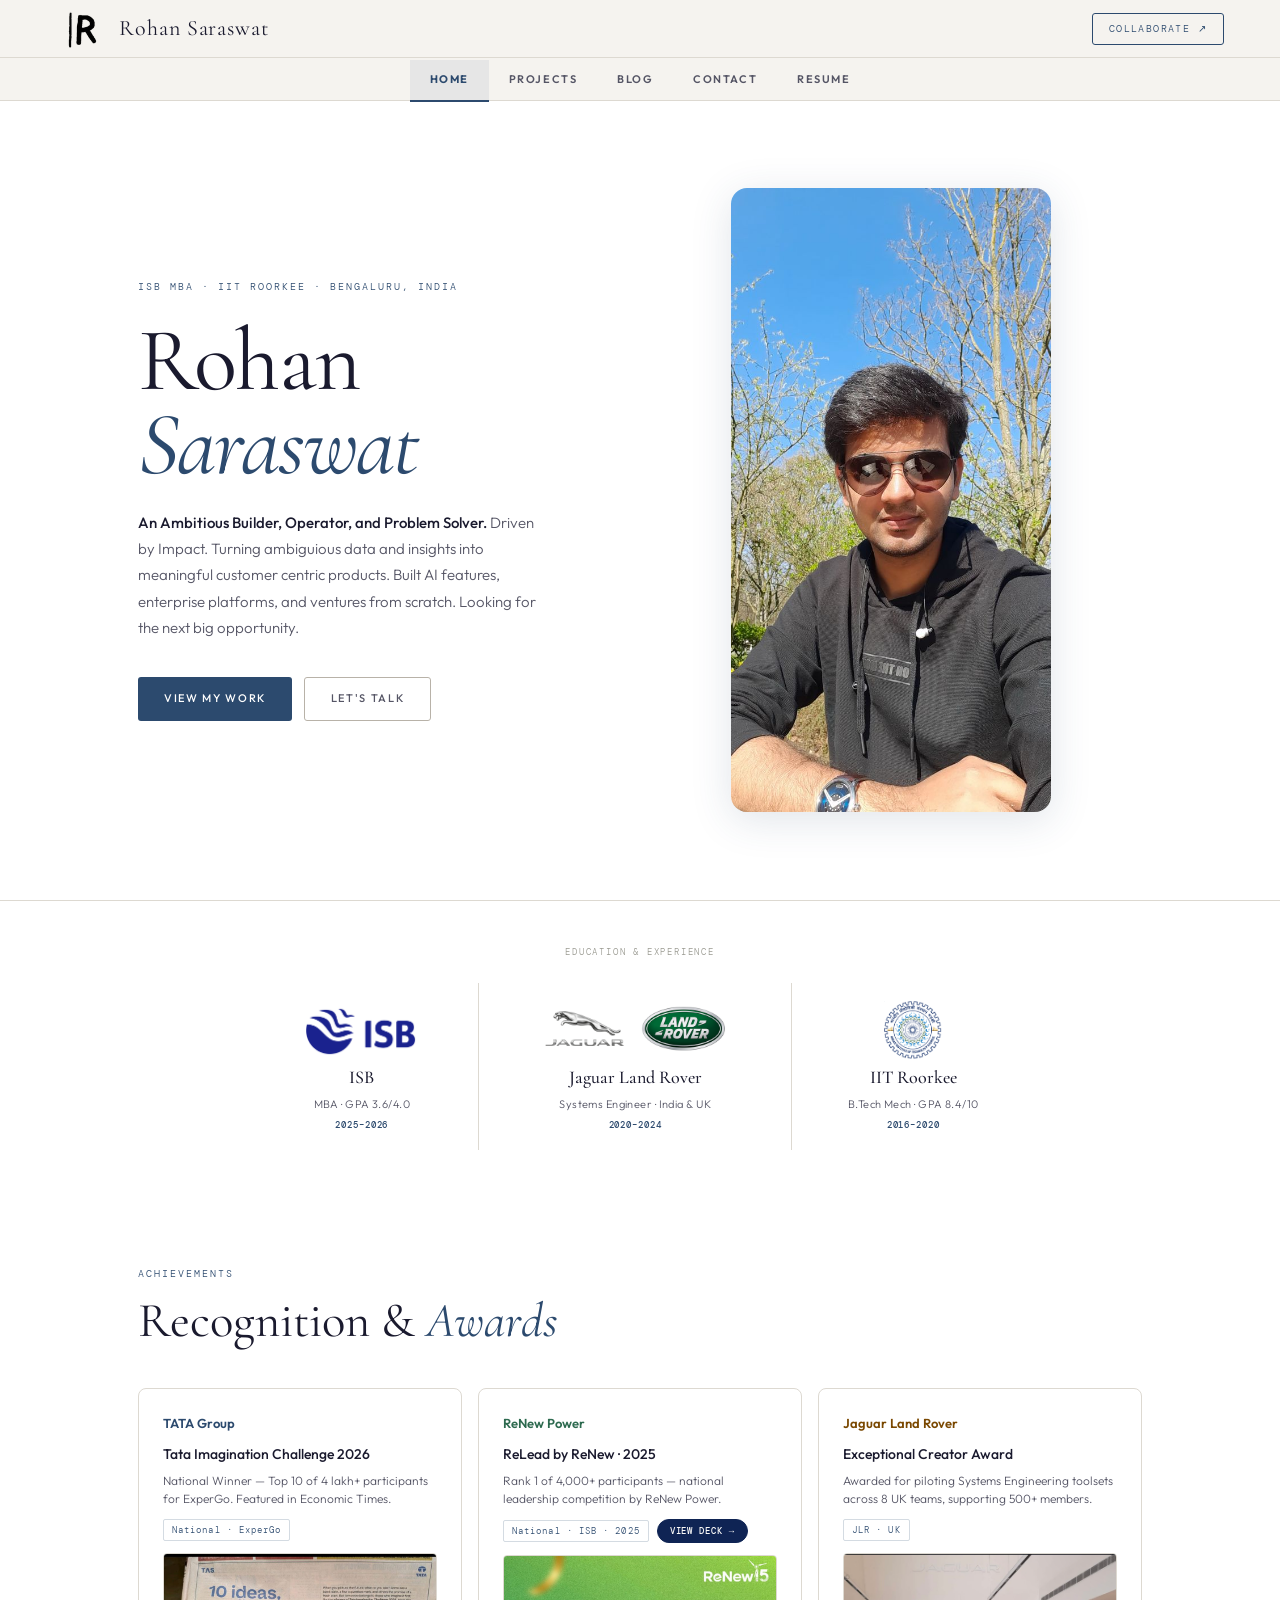
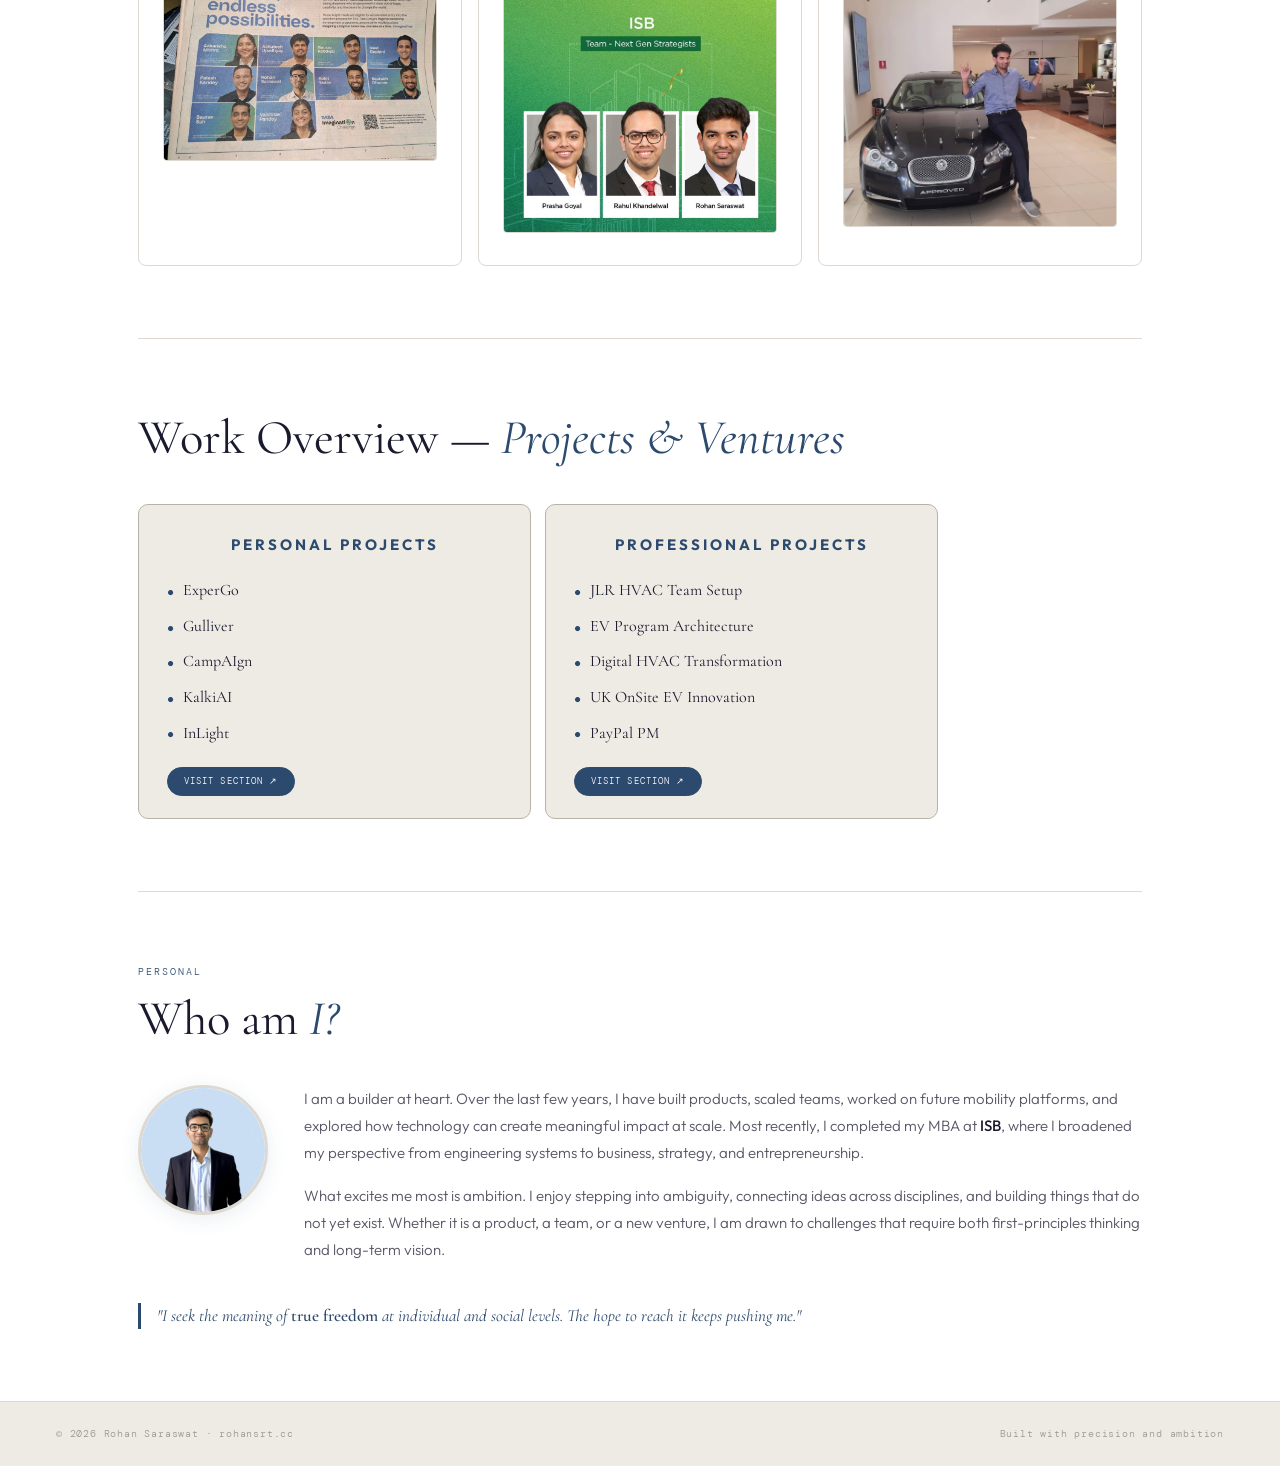
==== commit c75d19fe: "text update" ====
--- a/index.html
+++ b/index.html
@@ -3,7 +3,7 @@
 <head>
 <meta charset="UTF-8"/>
 <meta name="viewport" content="width=device-width,initial-scale=1.0"/>
-<title>Rohan Saraswat — Builder · Operator · Founder</title>
+<title>Rohan Saraswat — Builder · Operator · Problem Solver</title>
 <link rel="icon" type="image/png" href="assets/images/nav-logo.png"/>
 <link rel="preconnect" href="https://fonts.googleapis.com"/>
 <link href="https://fonts.googleapis.com/css2?family=Cormorant+Garamond:ital,wght@0,300;0,400;0,600;1,300;1,400&family=DM+Mono:wght@300;400;500&family=Outfit:wght@300;400;500;600&display=swap" rel="stylesheet"/>
@@ -36,7 +36,7 @@
       <div class="hero-left">
         <p class="hero-eyebrow">ISB MBA · IIT Roorkee · Bengaluru, India</p>
         <h1 class="hero-name">Rohan<br/><em>Saraswat</em></h1>
-        <p class="hero-tagline"><strong>An Ambitious Builder, Operator, and Problem Solver.</strong> Driven by Impact. Turning ambiguious data and insights into meaningful customer centric products. Built AI features, enterprise platforms, and ventures from scratch. Looking for the next big stop.</p>
+        <p class="hero-tagline"><strong>An Ambitious Builder, Operator, and Problem Solver.</strong> Driven by Impact. Turning ambiguious data and insights into meaningful customer centric products. Built AI features, enterprise platforms, and ventures from scratch. Looking for the next big opportunity.</p>
         <div class="hero-ctas">
           <a class="btn btn-navy" href="projects.html">View My Work</a>
           <a class="btn btn-outline" href="contact.html">Let's Talk</a>
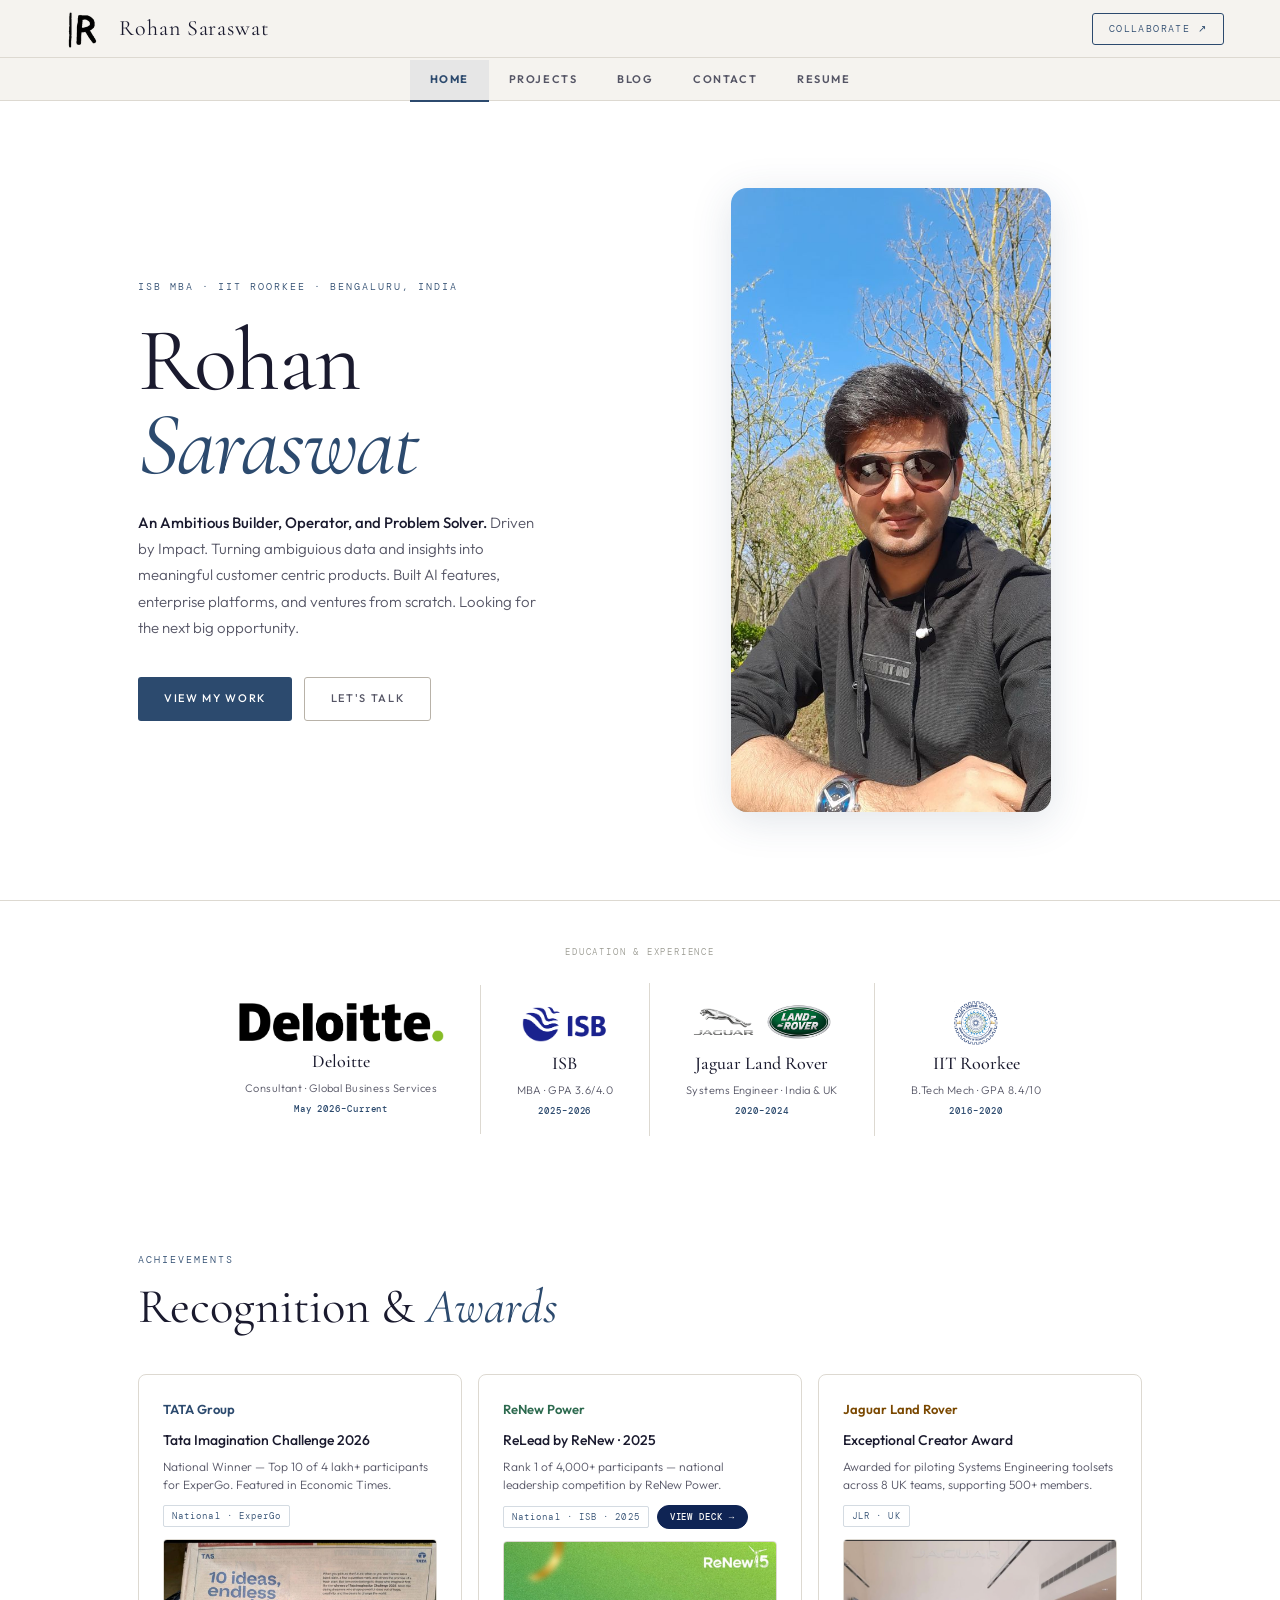
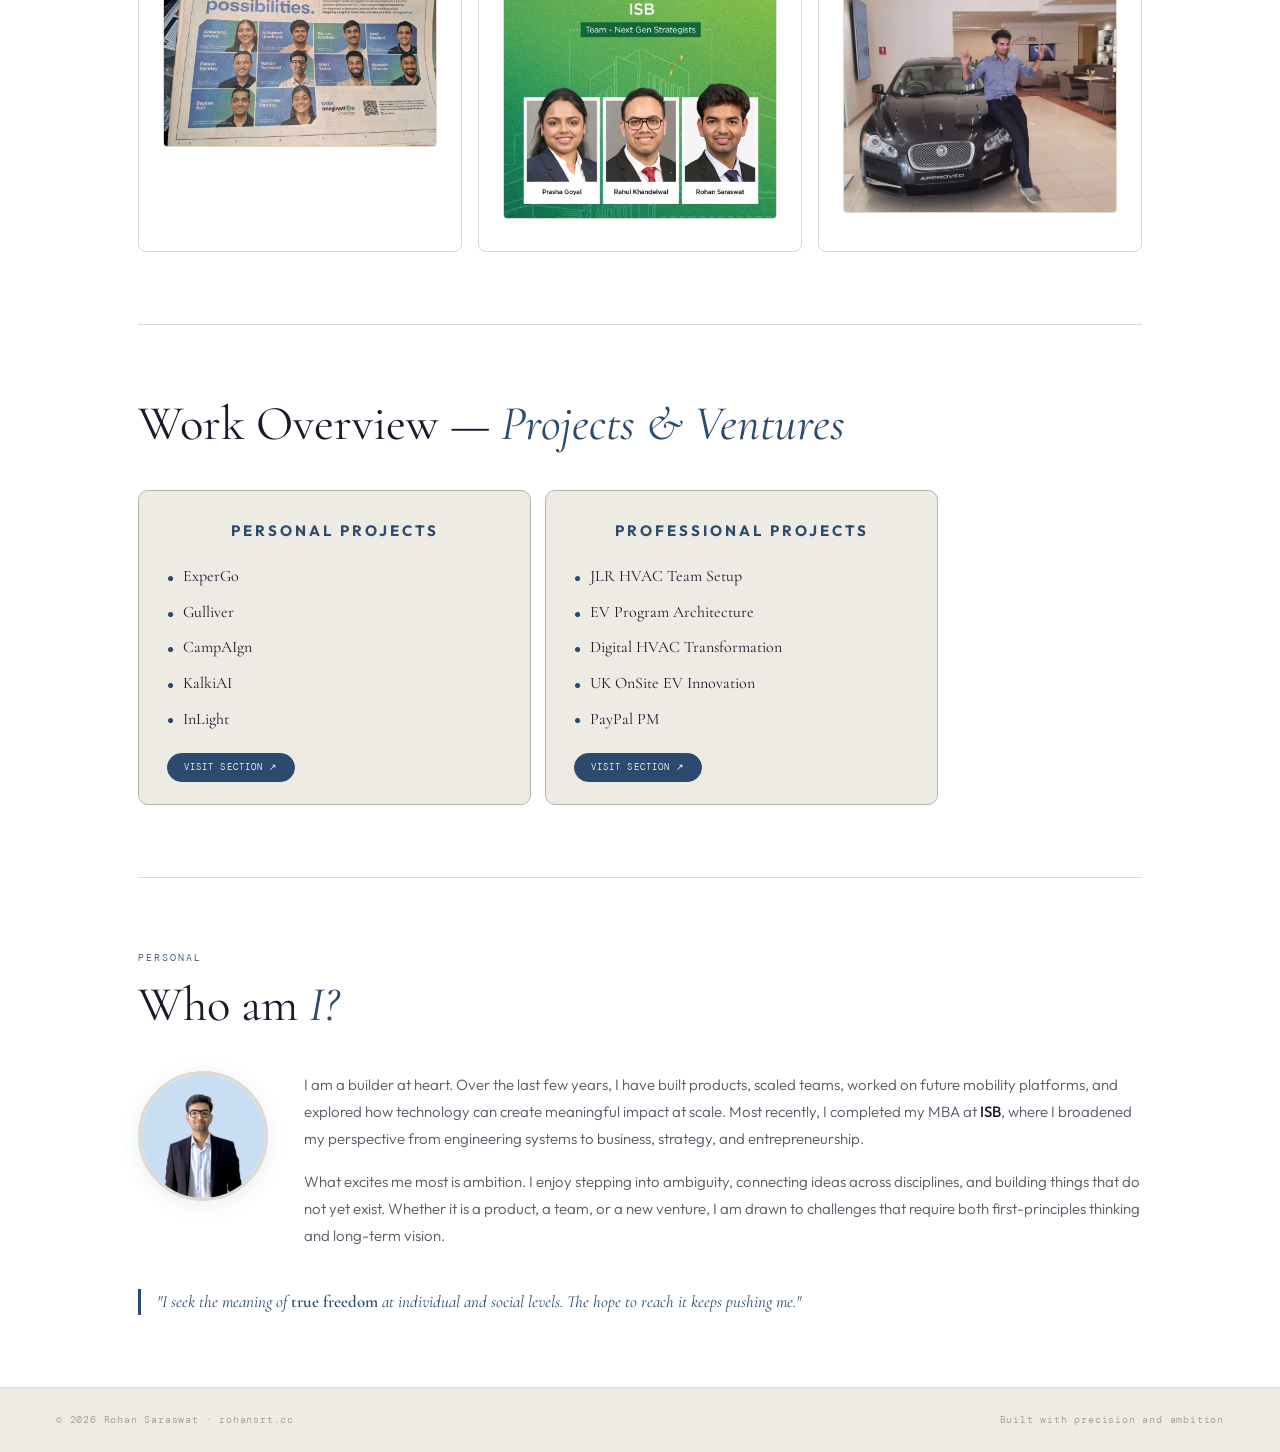
==== commit ff389df1: "deloitte logo added" ====
--- a/index.html
+++ b/index.html
@@ -53,6 +53,7 @@
     <div class="wrap">
       <p class="orgs-label">Education &amp; Experience</p>
       <div class="orgs-row">
+        <div class="org-pill"><img src="assets/images/Deloitte Logo.png" alt="Deloitte" class="org-icon" style="height:40px"/><div class="org-name">Deloitte</div><div class="org-detail">Consultant · Global Business Services</div><div class="org-tenure">May 2026–Current</div></div>
         <div class="org-pill"><img src="assets/images/Logo ISB.png" alt="ISB" class="org-icon" height="58"/><div class="org-name">ISB</div><div class="org-detail">MBA · GPA 3.6/4.0</div><div class="org-tenure">2025–2026</div></div>
         <div class="org-pill"><img src="assets/images/Logo JLR.png" alt="Jaguar Land Rover" class="org-icon" height="58"/><div class="org-name">Jaguar Land Rover</div><div class="org-detail">Systems Engineer · India &amp; UK</div><div class="org-tenure">2020–2024</div></div>
         <div class="org-pill"><img src="assets/images/Logo IIT Roorkee.png" alt="IIT Roorkee" class="org-icon" height="58"/><div class="org-name">IIT Roorkee</div><div class="org-detail">B.Tech Mech · GPA 8.4/10</div><div class="org-tenure">2016–2020</div></div>
--- a/css/styles.css
+++ b/css/styles.css
@@ -68,9 +68,9 @@
 .orgs-section{padding:44px 0;border-top:1px solid var(--border)}
 .orgs-label{font-family:'DM Mono',monospace;font-size:9px;letter-spacing:.2em;text-transform:uppercase;color:var(--dim);margin-bottom:24px;text-align:center}
 .orgs-row{display:flex;align-items:center;justify-content:center;flex-wrap:wrap}
-.org-pill{display:flex;flex-direction:column;align-items:center;padding:18px 56px;border-right:1px solid var(--border);gap:4px}
+.org-pill{display:flex;flex-direction:column;align-items:center;padding:18px 36px;border-right:1px solid var(--border);gap:4px}
 .org-pill:last-child{border-right:none}
-.org-icon{height:58px;width:auto;object-fit:contain}
+.org-icon{height:44px;width:auto;object-fit:contain}
 .org-name{font-family:'Cormorant Garamond',serif;font-size:18px;font-weight:500;color:var(--text)}
 .org-detail{font-size:11px;color:var(--muted);letter-spacing:.04em}
 .org-tenure{font-family:'DM Mono',monospace;font-size:9px;color:var(--navy);letter-spacing:.1em;font-weight:500}
